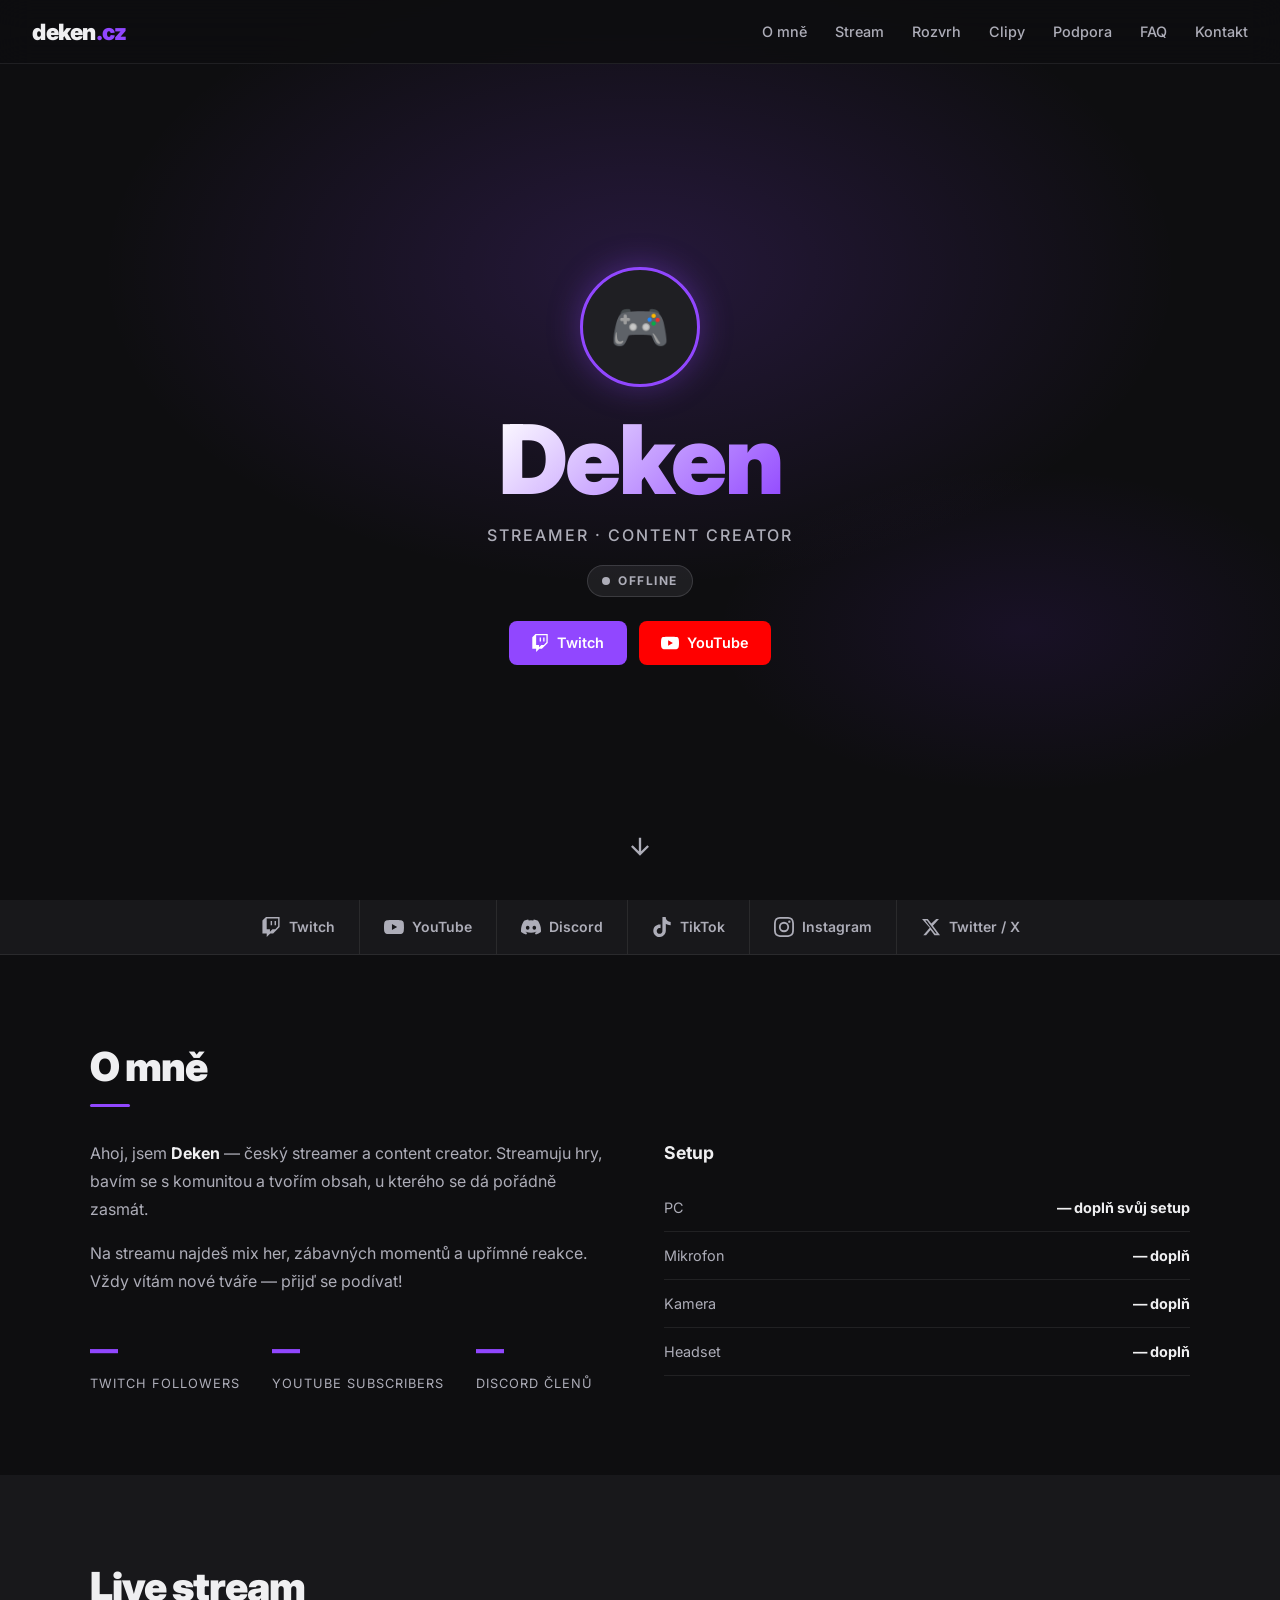
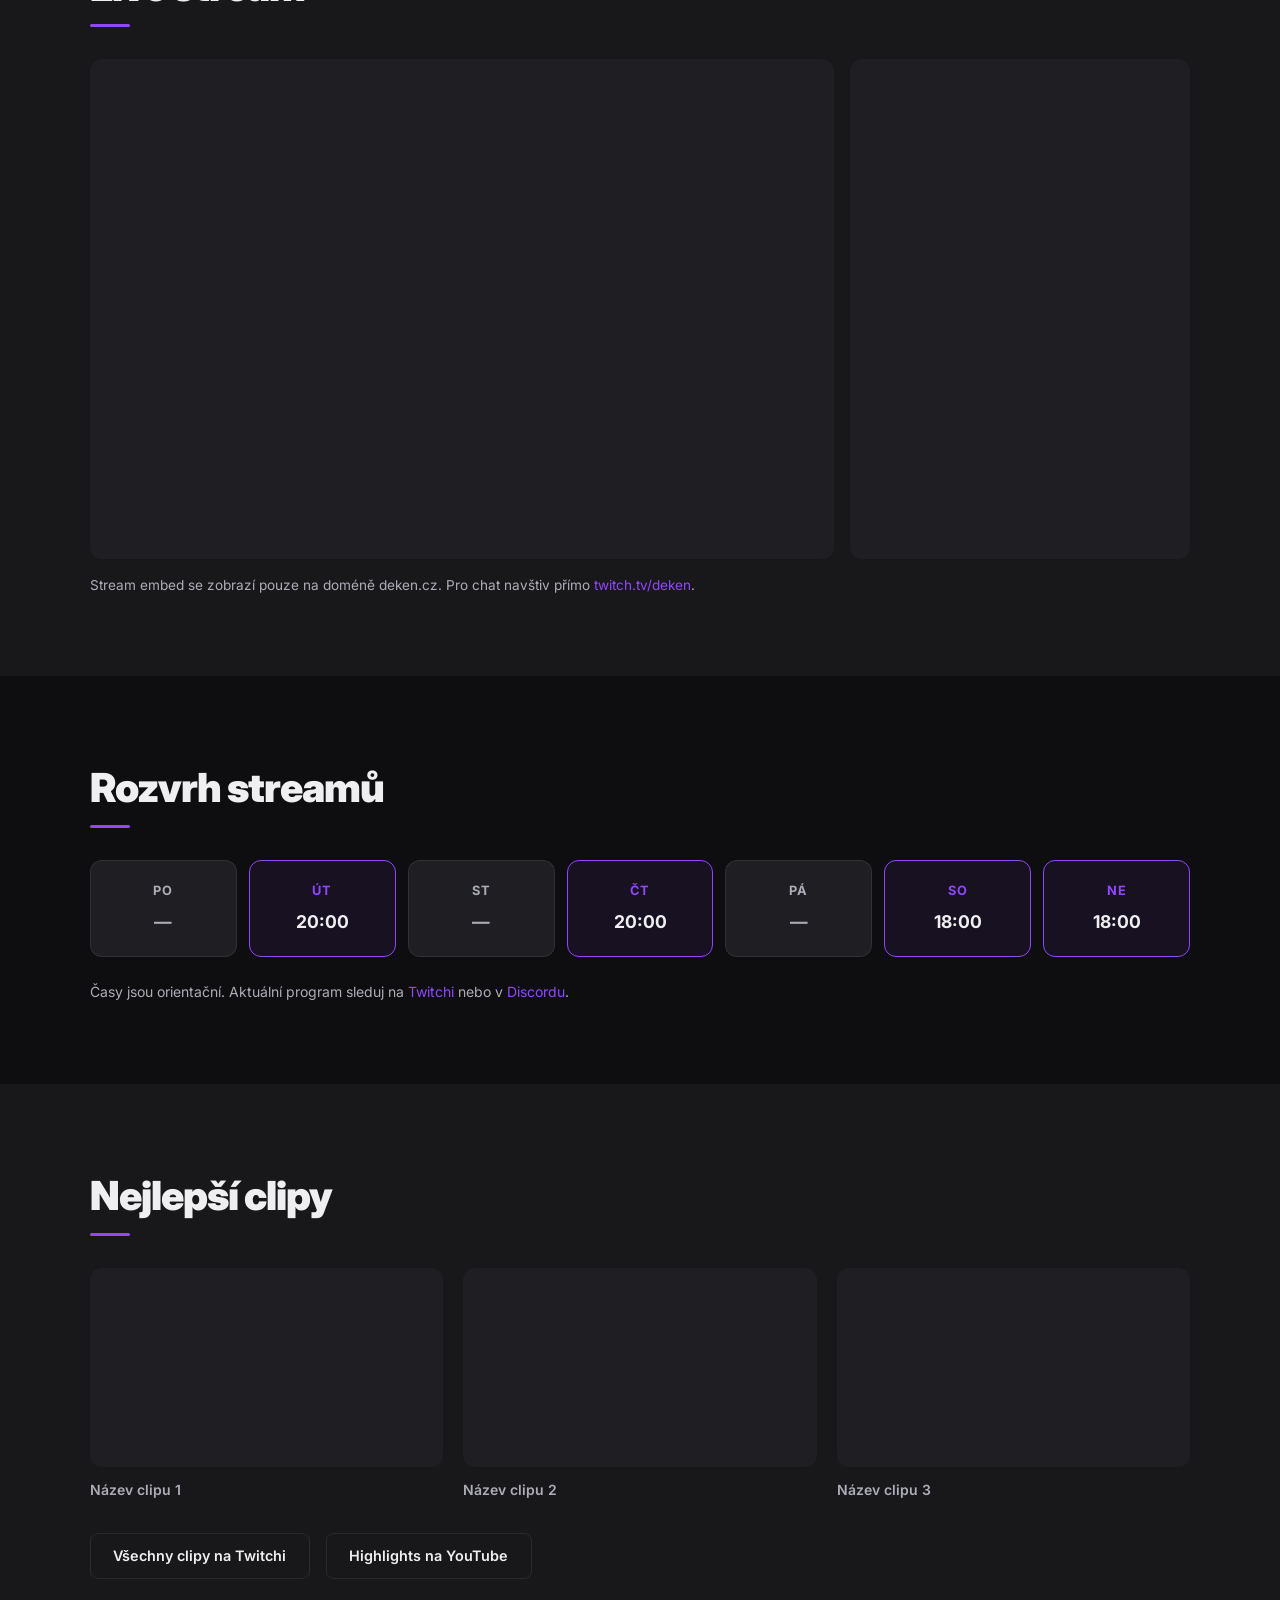
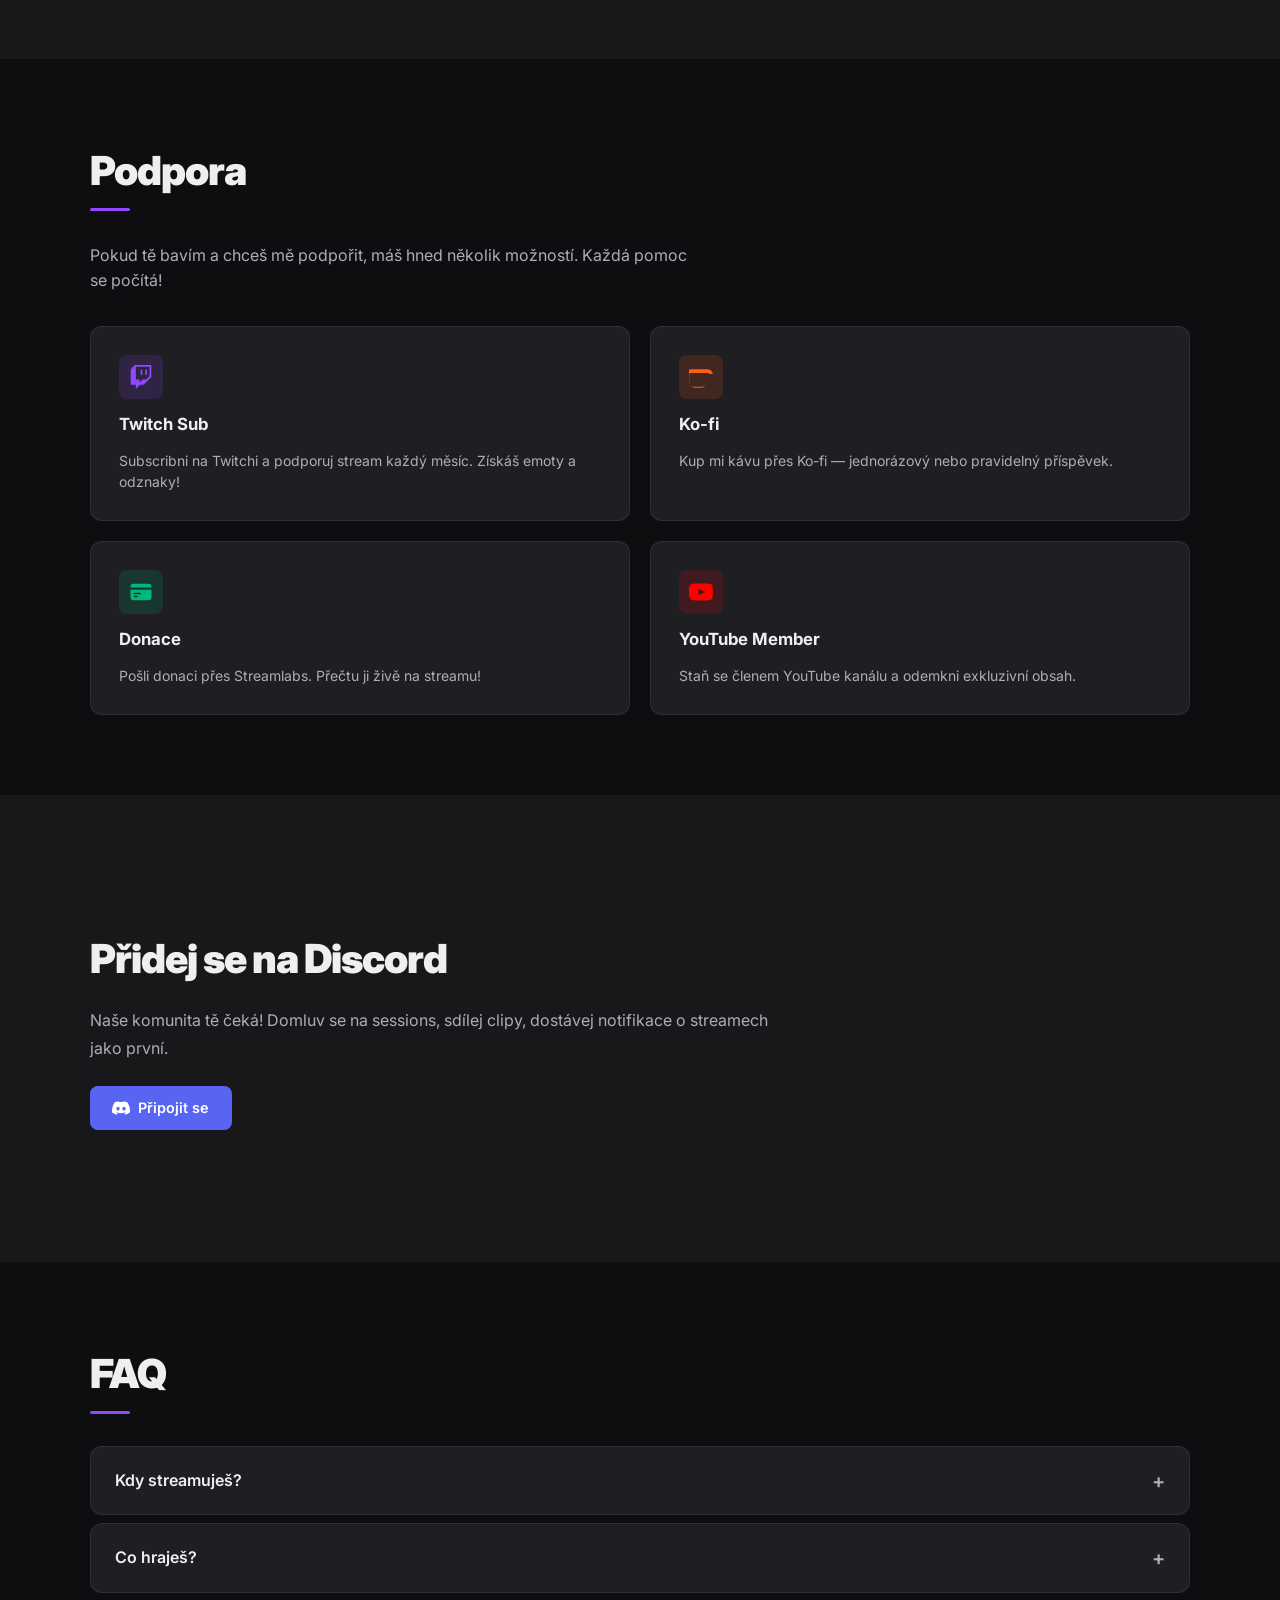
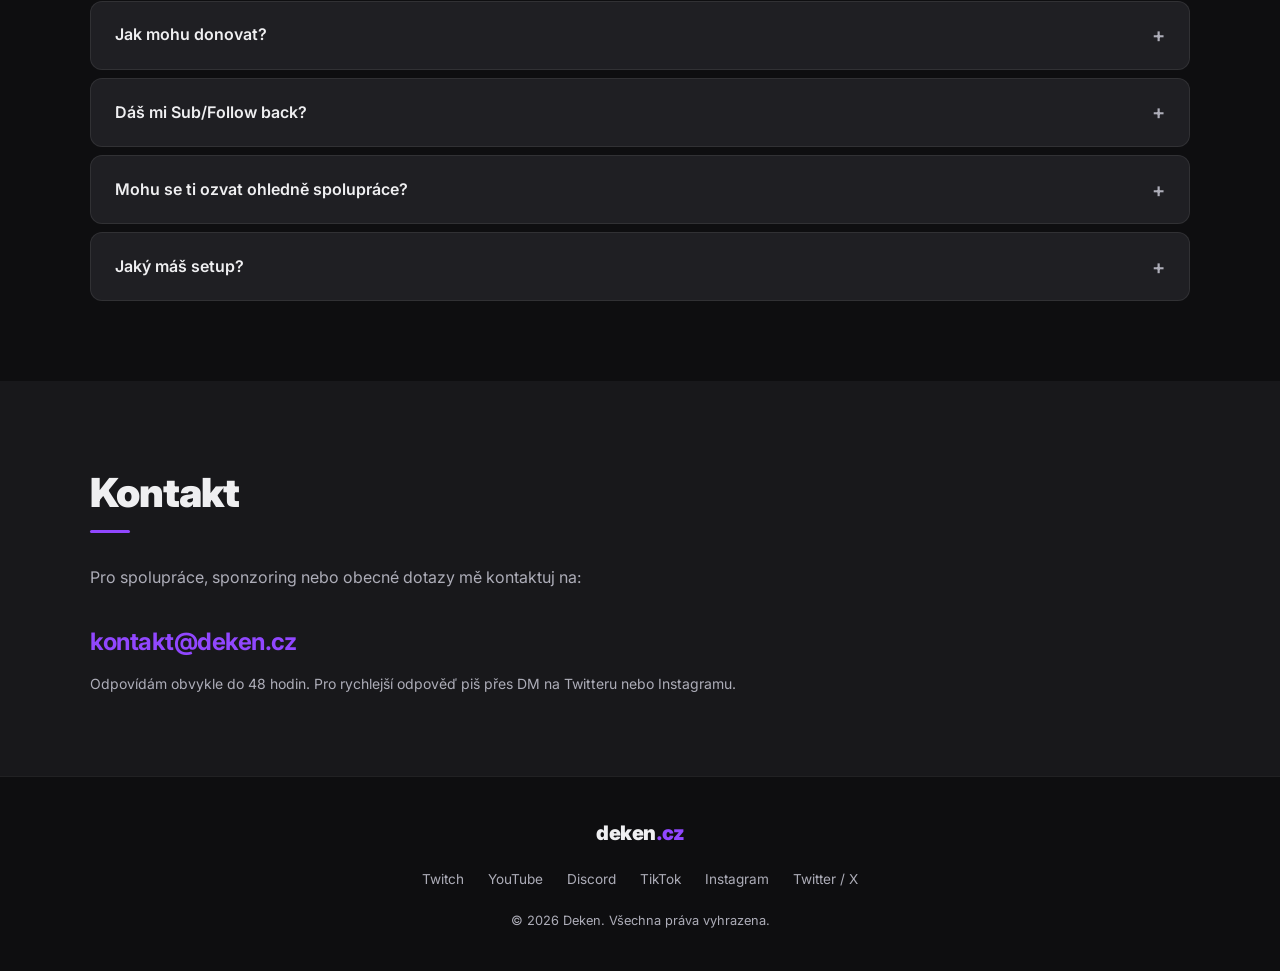
==== index.html @ f5fd117f "Initial commit – streamer website" ====
<!DOCTYPE html>
<html lang="cs">
<head>
  <meta charset="UTF-8" />
  <meta name="viewport" content="width=device-width, initial-scale=1.0" />
  <title>Deken – Streamer</title>
  <link rel="stylesheet" href="style.css" />
  <link rel="preconnect" href="https://fonts.googleapis.com" />
  <link rel="preconnect" href="https://fonts.gstatic.com" crossorigin />
  <link href="https://fonts.googleapis.com/css2?family=Inter:wght@400;500;600;700;900&display=swap" rel="stylesheet" />
</head>
<body>

  <!-- NAV -->
  <nav class="nav">
    <a href="#" class="nav-logo">deken<span>.cz</span></a>
    <div class="nav-links">
      <a href="#about">O mně</a>
      <a href="#stream">Stream</a>
      <a href="#schedule">Rozvrh</a>
      <a href="#highlights">Clipy</a>
      <a href="#support">Podpora</a>
      <a href="#faq">FAQ</a>
      <a href="#contact">Kontakt</a>
    </div>
    <button class="nav-burger" aria-label="Menu" onclick="toggleMenu()">
      <span></span><span></span><span></span>
    </button>
  </nav>
  <div class="nav-mobile" id="navMobile">
    <a href="#about" onclick="toggleMenu()">O mně</a>
    <a href="#stream" onclick="toggleMenu()">Stream</a>
    <a href="#schedule" onclick="toggleMenu()">Rozvrh</a>
    <a href="#highlights" onclick="toggleMenu()">Clipy</a>
    <a href="#support" onclick="toggleMenu()">Podpora</a>
    <a href="#faq" onclick="toggleMenu()">FAQ</a>
    <a href="#contact" onclick="toggleMenu()">Kontakt</a>
  </div>

  <!-- HERO -->
  <section class="hero">
    <div class="hero-bg"></div>
    <div class="hero-content">
      <div class="hero-avatar">
        <img src="assets/avatar.png" alt="Deken avatar" onerror="this.style.display='none';this.parentElement.classList.add('avatar-placeholder')" />
      </div>
      <h1>Deken</h1>
      <p class="hero-subtitle">Streamer · Content Creator</p>
      <div id="liveStatus" class="live-badge live-offline">
        <span class="live-dot"></span>
        <span class="live-text">OFFLINE</span>
      </div>
      <div class="hero-socials">
        <a href="https://twitch.tv/deken" target="_blank" rel="noopener" class="btn btn-twitch">
          <svg viewBox="0 0 24 24" fill="currentColor"><path d="M11.571 4.714h1.715v5.143H11.57zm4.715 0H18v5.143h-1.714zM6 0L1.714 4.286v15.428h5.143V24l4.286-4.286h3.428L22.286 12V0zm14.571 11.143l-3.428 3.428h-3.429l-3 3v-3H6.857V1.714h13.714z"/></svg>
          Twitch
        </a>
        <a href="https://youtube.com/@deken" target="_blank" rel="noopener" class="btn btn-youtube">
          <svg viewBox="0 0 24 24" fill="currentColor"><path d="M23.498 6.186a3.016 3.016 0 0 0-2.122-2.136C19.505 3.545 12 3.545 12 3.545s-7.505 0-9.377.505A3.017 3.017 0 0 0 .502 6.186C0 8.07 0 12 0 12s0 3.93.502 5.814a3.016 3.016 0 0 0 2.122 2.136c1.871.505 9.376.505 9.376.505s7.505 0 9.377-.505a3.015 3.015 0 0 0 2.122-2.136C24 15.93 24 12 24 12s0-3.93-.502-5.814zM9.545 15.568V8.432L15.818 12l-6.273 3.568z"/></svg>
          YouTube
        </a>
      </div>
    </div>
    <a href="#about" class="hero-scroll">
      <svg viewBox="0 0 24 24" fill="none" stroke="currentColor" stroke-width="2"><path d="M12 5v14M5 12l7 7 7-7"/></svg>
    </a>
  </section>

  <!-- SOCIALS BAR -->
  <section class="socials-bar">
    <a href="https://twitch.tv/deken" target="_blank" rel="noopener" class="social-item twitch">
      <svg viewBox="0 0 24 24" fill="currentColor"><path d="M11.571 4.714h1.715v5.143H11.57zm4.715 0H18v5.143h-1.714zM6 0L1.714 4.286v15.428h5.143V24l4.286-4.286h3.428L22.286 12V0zm14.571 11.143l-3.428 3.428h-3.429l-3 3v-3H6.857V1.714h13.714z"/></svg>
      <span>Twitch</span>
    </a>
    <a href="https://youtube.com/@deken" target="_blank" rel="noopener" class="social-item youtube">
      <svg viewBox="0 0 24 24" fill="currentColor"><path d="M23.498 6.186a3.016 3.016 0 0 0-2.122-2.136C19.505 3.545 12 3.545 12 3.545s-7.505 0-9.377.505A3.017 3.017 0 0 0 .502 6.186C0 8.07 0 12 0 12s0 3.93.502 5.814a3.016 3.016 0 0 0 2.122 2.136c1.871.505 9.376.505 9.376.505s7.505 0 9.377-.505a3.015 3.015 0 0 0 2.122-2.136C24 15.93 24 12 24 12s0-3.93-.502-5.814zM9.545 15.568V8.432L15.818 12l-6.273 3.568z"/></svg>
      <span>YouTube</span>
    </a>
    <a href="https://discord.gg/deken" target="_blank" rel="noopener" class="social-item discord">
      <svg viewBox="0 0 24 24" fill="currentColor"><path d="M20.317 4.37a19.791 19.791 0 0 0-4.885-1.515.074.074 0 0 0-.079.037c-.21.375-.444.864-.608 1.25a18.27 18.27 0 0 0-5.487 0 12.64 12.64 0 0 0-.617-1.25.077.077 0 0 0-.079-.037A19.736 19.736 0 0 0 3.677 4.37a.07.07 0 0 0-.032.027C.533 9.046-.32 13.58.099 18.057c.002.022.015.04.033.051a19.9 19.9 0 0 0 5.993 3.03.078.078 0 0 0 .084-.028 14.09 14.09 0 0 0 1.226-1.994.076.076 0 0 0-.041-.106 13.107 13.107 0 0 1-1.872-.892.077.077 0 0 1-.008-.128 10.2 10.2 0 0 0 .372-.292.074.074 0 0 1 .077-.01c3.928 1.793 8.18 1.793 12.062 0a.074.074 0 0 1 .078.01c.12.098.246.198.373.292a.077.077 0 0 1-.006.127 12.299 12.299 0 0 1-1.873.892.077.077 0 0 0-.041.107c.36.698.772 1.362 1.225 1.993a.076.076 0 0 0 .084.028 19.839 19.839 0 0 0 6.002-3.03.077.077 0 0 0 .032-.054c.5-5.177-.838-9.674-3.549-13.66a.061.061 0 0 0-.031-.03zM8.02 15.33c-1.183 0-2.157-1.085-2.157-2.419 0-1.333.956-2.419 2.157-2.419 1.21 0 2.176 1.096 2.157 2.42 0 1.333-.956 2.418-2.157 2.418zm7.975 0c-1.183 0-2.157-1.085-2.157-2.419 0-1.333.955-2.419 2.157-2.419 1.21 0 2.176 1.096 2.157 2.42 0 1.333-.946 2.418-2.157 2.418z"/></svg>
      <span>Discord</span>
    </a>
    <a href="https://tiktok.com/@deken" target="_blank" rel="noopener" class="social-item tiktok">
      <svg viewBox="0 0 24 24" fill="currentColor"><path d="M12.525.02c1.31-.02 2.61-.01 3.91-.02.08 1.53.63 3.09 1.75 4.17 1.12 1.11 2.7 1.62 4.24 1.79v4.03c-1.44-.05-2.89-.35-4.2-.97-.57-.26-1.1-.59-1.62-.93-.01 2.92.01 5.84-.02 8.75-.08 1.4-.54 2.79-1.35 3.94-1.31 1.92-3.58 3.17-5.91 3.21-1.43.08-2.86-.31-4.08-1.03-2.02-1.19-3.44-3.37-3.65-5.71-.02-.5-.03-1-.01-1.49.18-1.9 1.12-3.72 2.58-4.96 1.66-1.44 3.98-2.13 6.15-1.72.02 1.48-.04 2.96-.04 4.44-.99-.32-2.15-.23-3.02.37-.63.41-1.11 1.04-1.36 1.75-.21.51-.15 1.07-.14 1.61.24 1.64 1.82 3.02 3.5 2.87 1.12-.01 2.19-.66 2.77-1.61.19-.33.4-.67.41-1.06.1-1.79.06-3.57.07-5.36.01-4.03-.01-8.05.02-12.07z"/></svg>
      <span>TikTok</span>
    </a>
    <a href="https://instagram.com/deken" target="_blank" rel="noopener" class="social-item instagram">
      <svg viewBox="0 0 24 24" fill="currentColor"><path d="M12 2.163c3.204 0 3.584.012 4.85.07 3.252.148 4.771 1.691 4.919 4.919.058 1.265.069 1.645.069 4.849 0 3.205-.012 3.584-.069 4.849-.149 3.225-1.664 4.771-4.919 4.919-1.266.058-1.644.07-4.85.07-3.204 0-3.584-.012-4.849-.07-3.26-.149-4.771-1.699-4.919-4.92-.058-1.265-.07-1.644-.07-4.849 0-3.204.013-3.583.07-4.849.149-3.227 1.664-4.771 4.919-4.919 1.266-.057 1.645-.069 4.849-.069zM12 0C8.741 0 8.333.014 7.053.072 2.695.272.273 2.69.073 7.052.014 8.333 0 8.741 0 12c0 3.259.014 3.668.072 4.948.2 4.358 2.618 6.78 6.98 6.98C8.333 23.986 8.741 24 12 24c3.259 0 3.668-.014 4.948-.072 4.354-.2 6.782-2.618 6.979-6.98.059-1.28.073-1.689.073-4.948 0-3.259-.014-3.667-.072-4.947-.196-4.354-2.617-6.78-6.979-6.98C15.668.014 15.259 0 12 0zm0 5.838a6.162 6.162 0 1 0 0 12.324 6.162 6.162 0 0 0 0-12.324zM12 16a4 4 0 1 1 0-8 4 4 0 0 1 0 8zm6.406-11.845a1.44 1.44 0 1 0 0 2.881 1.44 1.44 0 0 0 0-2.881z"/></svg>
      <span>Instagram</span>
    </a>
    <a href="https://x.com/deken" target="_blank" rel="noopener" class="social-item twitter">
      <svg viewBox="0 0 24 24" fill="currentColor"><path d="M18.244 2.25h3.308l-7.227 8.26 8.502 11.24H16.17l-4.714-6.231-5.401 6.231H2.746l7.73-8.835L1.254 2.25H8.08l4.253 5.622zm-1.161 17.52h1.833L7.084 4.126H5.117z"/></svg>
      <span>Twitter / X</span>
    </a>
  </section>

  <!-- ABOUT -->
  <section class="section" id="about">
    <div class="container">
      <h2 class="section-title">O mně</h2>
      <div class="about-grid">
        <div class="about-text">
          <p>Ahoj, jsem <strong>Deken</strong> — český streamer a content creator. Streamuju hry, bavím se s komunitou a tvořím obsah, u kterého se dá pořádně zasmát.</p>
          <p>Na streamu najdeš mix her, zábavných momentů a upřímné reakce. Vždy vítám nové tváře — přijď se podívat!</p>
          <div class="about-stats">
            <div class="stat">
              <span class="stat-num" id="twitchFollowers">—</span>
              <span class="stat-label">Twitch followers</span>
            </div>
            <div class="stat">
              <span class="stat-num" id="ytSubs">—</span>
              <span class="stat-label">YouTube subscribers</span>
            </div>
            <div class="stat">
              <span class="stat-num" id="discordMembers">—</span>
              <span class="stat-label">Discord členů</span>
            </div>
          </div>
        </div>
        <div class="about-setup">
          <h3>Setup</h3>
          <ul class="setup-list">
            <li><span>PC</span><strong>— doplň svůj setup</strong></li>
            <li><span>Mikrofon</span><strong>— doplň</strong></li>
            <li><span>Kamera</span><strong>— doplň</strong></li>
            <li><span>Headset</span><strong>— doplň</strong></li>
          </ul>
        </div>
      </div>
    </div>
  </section>

  <!-- LIVE STREAM -->
  <section class="section section-dark" id="stream">
    <div class="container">
      <h2 class="section-title">Live stream</h2>
      <div class="stream-wrapper">
        <div class="twitch-embed">
          <iframe
            src="https://player.twitch.tv/?channel=deken&parent=deken.cz&parent=localhost"
            allowfullscreen
            title="Deken Twitch stream">
          </iframe>
        </div>
        <div class="stream-chat">
          <iframe
            src="https://www.twitch.tv/embed/deken/chat?parent=deken.cz&parent=localhost&darkpopout"
            title="Twitch chat">
          </iframe>
        </div>
      </div>
      <p class="stream-note">Stream embed se zobrazí pouze na doméně deken.cz. Pro chat navštiv přímo <a href="https://twitch.tv/deken" target="_blank" rel="noopener">twitch.tv/deken</a>.</p>
    </div>
  </section>

  <!-- SCHEDULE -->
  <section class="section" id="schedule">
    <div class="container">
      <h2 class="section-title">Rozvrh streamů</h2>
      <div class="schedule-grid">
        <div class="schedule-day off"><span class="day">Po</span><span class="time">—</span></div>
        <div class="schedule-day on"><span class="day">Út</span><span class="time">20:00</span></div>
        <div class="schedule-day off"><span class="day">St</span><span class="time">—</span></div>
        <div class="schedule-day on"><span class="day">Čt</span><span class="time">20:00</span></div>
        <div class="schedule-day off"><span class="day">Pá</span><span class="time">—</span></div>
        <div class="schedule-day on"><span class="day">So</span><span class="time">18:00</span></div>
        <div class="schedule-day on"><span class="day">Ne</span><span class="time">18:00</span></div>
      </div>
      <p class="schedule-note">Časy jsou orientační. Aktuální program sleduj na <a href="https://twitch.tv/deken" target="_blank" rel="noopener">Twitchi</a> nebo v <a href="https://discord.gg/deken" target="_blank" rel="noopener">Discordu</a>.</p>
    </div>
  </section>

  <!-- HIGHLIGHTS -->
  <section class="section section-dark" id="highlights">
    <div class="container">
      <h2 class="section-title">Nejlepší clipy</h2>
      <div class="clips-grid">
        <div class="clip-card">
          <div class="clip-thumb">
            <iframe src="https://clips.twitch.tv/embed?clip=CLIP_ID_1&parent=deken.cz&parent=localhost" allowfullscreen title="Clip 1"></iframe>
          </div>
          <p class="clip-title">Název clipu 1</p>
        </div>
        <div class="clip-card">
          <div class="clip-thumb">
            <iframe src="https://clips.twitch.tv/embed?clip=CLIP_ID_2&parent=deken.cz&parent=localhost" allowfullscreen title="Clip 2"></iframe>
          </div>
          <p class="clip-title">Název clipu 2</p>
        </div>
        <div class="clip-card">
          <div class="clip-thumb">
            <iframe src="https://clips.twitch.tv/embed?clip=CLIP_ID_3&parent=deken.cz&parent=localhost" allowfullscreen title="Clip 3"></iframe>
          </div>
          <p class="clip-title">Název clipu 3</p>
        </div>
      </div>
      <div class="clips-more">
        <a href="https://twitch.tv/deken/clips" target="_blank" rel="noopener" class="btn btn-outline">Všechny clipy na Twitchi</a>
        <a href="https://youtube.com/@deken" target="_blank" rel="noopener" class="btn btn-outline">Highlights na YouTube</a>
      </div>
    </div>
  </section>

  <!-- SUPPORT -->
  <section class="section" id="support">
    <div class="container">
      <h2 class="section-title">Podpora</h2>
      <p class="section-desc">Pokud tě bavím a chceš mě podpořit, máš hned několik možností. Každá pomoc se počítá!</p>
      <div class="support-grid">
        <a href="https://twitch.tv/deken/subscribe" target="_blank" rel="noopener" class="support-card support-sub">
          <div class="support-icon">
            <svg viewBox="0 0 24 24" fill="currentColor"><path d="M11.571 4.714h1.715v5.143H11.57zm4.715 0H18v5.143h-1.714zM6 0L1.714 4.286v15.428h5.143V24l4.286-4.286h3.428L22.286 12V0zm14.571 11.143l-3.428 3.428h-3.429l-3 3v-3H6.857V1.714h13.714z"/></svg>
          </div>
          <h3>Twitch Sub</h3>
          <p>Subscribni na Twitchi a podporuj stream každý měsíc. Získáš emoty a odznaky!</p>
        </a>
        <a href="https://ko-fi.com/deken" target="_blank" rel="noopener" class="support-card support-kofi">
          <div class="support-icon">
            <svg viewBox="0 0 24 24" fill="currentColor"><path d="M23.881 8.948c-.773-4.085-4.859-4.593-4.859-4.593H.723c-.604 0-.679.798-.679.798s-.082 7.324-.022 11.822c.164 4.428 3.831 4.765 3.831 4.765h9.018c.607 0 1.096-.04 1.5-.145 1.667-.405 2.073-1.51 2.073-1.51-.484 1.51-2.077 2.655-4.244 2.655H5.455c-2.545 0-3.955-1.872-3.955-1.872C.404 19.544.201 17.219.201 17.219c0-.408.006-.858.016-1.294-.037-3.327.03-7.073.03-7.073S1.17 8.018 1.817 8h15.2c.603 0 .936-.005 1.199.005 2.18.065 3.327 1.518 3.607 2.62.28 1.103.109 2.287-.203 3.228-.312.94-.966 1.64-1.739 2.034-.773.395-1.683.479-2.614.285.931.194 1.841.11 2.614-.285.773-.394 1.427-1.094 1.739-2.034.312-.941.483-2.125.203-3.228a5.44 5.44 0 0 0-.942-1.677z"/></svg>
          </div>
          <h3>Ko-fi</h3>
          <p>Kup mi kávu přes Ko-fi — jednorázový nebo pravidelný příspěvek.</p>
        </a>
        <a href="https://streamlabs.com/deken" target="_blank" rel="noopener" class="support-card support-donate">
          <div class="support-icon">
            <svg viewBox="0 0 24 24" fill="currentColor"><path d="M4.5 3.75a3 3 0 0 0-3 3v.75h21v-.75a3 3 0 0 0-3-3h-15z"/><path fill-rule="evenodd" d="M22.5 9.75h-21v7.5a3 3 0 0 0 3 3h15a3 3 0 0 0 3-3v-7.5zm-18 3.75a.75.75 0 0 1 .75-.75h6a.75.75 0 0 1 0 1.5h-6a.75.75 0 0 1-.75-.75zm.75 2.25a.75.75 0 0 0 0 1.5h3a.75.75 0 0 0 0-1.5h-3z" clip-rule="evenodd"/></svg>
          </div>
          <h3>Donace</h3>
          <p>Pošli donaci přes Streamlabs. Přečtu ji živě na streamu!</p>
        </a>
        <a href="https://youtube.com/@deken/membership" target="_blank" rel="noopener" class="support-card support-yt">
          <div class="support-icon">
            <svg viewBox="0 0 24 24" fill="currentColor"><path d="M23.498 6.186a3.016 3.016 0 0 0-2.122-2.136C19.505 3.545 12 3.545 12 3.545s-7.505 0-9.377.505A3.017 3.017 0 0 0 .502 6.186C0 8.07 0 12 0 12s0 3.93.502 5.814a3.016 3.016 0 0 0 2.122 2.136c1.871.505 9.376.505 9.376.505s7.505 0 9.377-.505a3.015 3.015 0 0 0 2.122-2.136C24 15.93 24 12 24 12s0-3.93-.502-5.814zM9.545 15.568V8.432L15.818 12l-6.273 3.568z"/></svg>
          </div>
          <h3>YouTube Member</h3>
          <p>Staň se členem YouTube kanálu a odemkni exkluzivní obsah.</p>
        </a>
      </div>
    </div>
  </section>

  <!-- DISCORD -->
  <section class="section section-dark" id="discord">
    <div class="container discord-section">
      <div class="discord-text">
        <h2>Přidej se na Discord</h2>
        <p>Naše komunita tě čeká! Domluv se na sessions, sdílej clipy, dostávej notifikace o streamech jako první.</p>
        <a href="https://discord.gg/deken" target="_blank" rel="noopener" class="btn btn-discord">
          <svg viewBox="0 0 24 24" fill="currentColor"><path d="M20.317 4.37a19.791 19.791 0 0 0-4.885-1.515.074.074 0 0 0-.079.037c-.21.375-.444.864-.608 1.25a18.27 18.27 0 0 0-5.487 0 12.64 12.64 0 0 0-.617-1.25.077.077 0 0 0-.079-.037A19.736 19.736 0 0 0 3.677 4.37a.07.07 0 0 0-.032.027C.533 9.046-.32 13.58.099 18.057c.002.022.015.04.033.051a19.9 19.9 0 0 0 5.993 3.03.078.078 0 0 0 .084-.028 14.09 14.09 0 0 0 1.226-1.994.076.076 0 0 0-.041-.106 13.107 13.107 0 0 1-1.872-.892.077.077 0 0 1-.008-.128 10.2 10.2 0 0 0 .372-.292.074.074 0 0 1 .077-.01c3.928 1.793 8.18 1.793 12.062 0a.074.074 0 0 1 .078.01c.12.098.246.198.373.292a.077.077 0 0 1-.006.127 12.299 12.299 0 0 1-1.873.892.077.077 0 0 0-.041.107c.36.698.772 1.362 1.225 1.993a.076.076 0 0 0 .084.028 19.839 19.839 0 0 0 6.002-3.03.077.077 0 0 0 .032-.054c.5-5.177-.838-9.674-3.549-13.66a.061.061 0 0 0-.031-.03zM8.02 15.33c-1.183 0-2.157-1.085-2.157-2.419 0-1.333.956-2.419 2.157-2.419 1.21 0 2.176 1.096 2.157 2.42 0 1.333-.956 2.418-2.157 2.418zm7.975 0c-1.183 0-2.157-1.085-2.157-2.419 0-1.333.955-2.419 2.157-2.419 1.21 0 2.176 1.096 2.157 2.42 0 1.333-.946 2.418-2.157 2.418z"/></svg>
          Připojit se
        </a>
      </div>
      <div class="discord-widget">
        <iframe src="https://discord.com/widget?id=DISCORD_SERVER_ID&theme=dark" allowtransparency="true" frameborder="0" sandbox="allow-popups allow-popups-to-escape-sandbox allow-same-origin allow-scripts" title="Discord widget"></iframe>
      </div>
    </div>
  </section>

  <!-- FAQ -->
  <section class="section" id="faq">
    <div class="container">
      <h2 class="section-title">FAQ</h2>
      <div class="faq-list">
        <details class="faq-item">
          <summary>Kdy streamuješ?</summary>
          <p>Obvykle Út a Čt od 20:00, So a Ne od 18:00. Přesný rozvrh je výše nebo na mém Twitchi. Pro notifikace se přidej na Discord.</p>
        </details>
        <details class="faq-item">
          <summary>Co hraješ?</summary>
          <p>Doplň odpověď — jaké hry hraješ nejčastěji?</p>
        </details>
        <details class="faq-item">
          <summary>Jak mohu donovat?</summary>
          <p>Přes Twitch Sub, Streamlabs donaci, Ko-fi nebo YouTube Membership. Všechny možnosti jsou v sekci Podpora výše.</p>
        </details>
        <details class="faq-item">
          <summary>Dáš mi Sub/Follow back?</summary>
          <p>Follow back dávám každému — sleduj mě a já tě sleduju zpět! Sub back bohužel nemůžu slíbit, ale vždy si vážím každé podpory.</p>
        </details>
        <details class="faq-item">
          <summary>Mohu se ti ozvat ohledně spolupráce?</summary>
          <p>Jasně! Napiš mi na email níže nebo přes DM na Twitteru/Instagramu.</p>
        </details>
        <details class="faq-item">
          <summary>Jaký máš setup?</summary>
          <p>Celý setup najdeš v sekci O mně výše.</p>
        </details>
      </div>
    </div>
  </section>

  <!-- CONTACT -->
  <section class="section section-dark" id="contact">
    <div class="container">
      <h2 class="section-title">Kontakt</h2>
      <p class="section-desc">Pro spolupráce, sponzoring nebo obecné dotazy mě kontaktuj na:</p>
      <div class="contact-box">
        <a href="mailto:kontakt@deken.cz" class="contact-email">kontakt@deken.cz</a>
        <p class="contact-note">Odpovídám obvykle do 48 hodin. Pro rychlejší odpověď piš přes DM na Twitteru nebo Instagramu.</p>
      </div>
    </div>
  </section>

  <!-- FOOTER -->
  <footer class="footer">
    <div class="container footer-inner">
      <span class="footer-logo">deken<span>.cz</span></span>
      <div class="footer-links">
        <a href="https://twitch.tv/deken" target="_blank" rel="noopener">Twitch</a>
        <a href="https://youtube.com/@deken" target="_blank" rel="noopener">YouTube</a>
        <a href="https://discord.gg/deken" target="_blank" rel="noopener">Discord</a>
        <a href="https://tiktok.com/@deken" target="_blank" rel="noopener">TikTok</a>
        <a href="https://instagram.com/deken" target="_blank" rel="noopener">Instagram</a>
        <a href="https://x.com/deken" target="_blank" rel="noopener">Twitter / X</a>
      </div>
      <p class="footer-copy">© 2026 Deken. Všechna práva vyhrazena.</p>
    </div>
  </footer>

  <script src="main.js"></script>
</body>
</html>
---- style.css ----
:root {
  --bg: #0e0e10;
  --bg2: #18181b;
  --bg3: #1f1f23;
  --accent: #9147ff;
  --accent2: #772ce8;
  --accent-glow: rgba(145, 71, 255, 0.35);
  --text: #efeff1;
  --text-muted: #adadb8;
  --border: rgba(255, 255, 255, 0.08);
  --twitch: #9147ff;
  --youtube: #ff0000;
  --discord: #5865f2;
  --tiktok: #fe2c55;
  --instagram: #e1306c;
  --twitter: #1d9bf0;
  --radius: 12px;
  --radius-sm: 8px;
  --nav-h: 64px;
}

*, *::before, *::after { box-sizing: border-box; margin: 0; padding: 0; }

html { scroll-behavior: smooth; }

body {
  background: var(--bg);
  color: var(--text);
  font-family: 'Inter', system-ui, sans-serif;
  font-size: 16px;
  line-height: 1.6;
  overflow-x: hidden;
}

a { color: inherit; text-decoration: none; }
img { max-width: 100%; display: block; }

/* ── NAV ── */
.nav {
  position: fixed;
  top: 0; left: 0; right: 0;
  height: var(--nav-h);
  background: rgba(14, 14, 16, 0.85);
  backdrop-filter: blur(16px);
  -webkit-backdrop-filter: blur(16px);
  border-bottom: 1px solid var(--border);
  display: flex;
  align-items: center;
  justify-content: space-between;
  padding: 0 2rem;
  z-index: 100;
}

.nav-logo {
  font-size: 1.4rem;
  font-weight: 900;
  letter-spacing: -0.5px;
}
.nav-logo span { color: var(--accent); }

.nav-links {
  display: flex;
  gap: 1.75rem;
}
.nav-links a {
  font-size: 0.9rem;
  font-weight: 500;
  color: var(--text-muted);
  transition: color 0.2s;
}
.nav-links a:hover { color: var(--text); }

.nav-burger {
  display: none;
  flex-direction: column;
  gap: 5px;
  background: none;
  border: none;
  cursor: pointer;
  padding: 4px;
}
.nav-burger span {
  display: block;
  width: 22px;
  height: 2px;
  background: var(--text);
  border-radius: 2px;
  transition: 0.2s;
}

.nav-mobile {
  display: none;
  position: fixed;
  top: var(--nav-h);
  left: 0; right: 0;
  background: var(--bg2);
  border-bottom: 1px solid var(--border);
  padding: 1rem 2rem;
  flex-direction: column;
  gap: 1rem;
  z-index: 99;
}
.nav-mobile a {
  font-weight: 500;
  color: var(--text-muted);
  padding: 0.5rem 0;
  border-bottom: 1px solid var(--border);
}
.nav-mobile.open { display: flex; }

/* ── HERO ── */
.hero {
  min-height: 100vh;
  display: flex;
  flex-direction: column;
  align-items: center;
  justify-content: center;
  position: relative;
  padding: calc(var(--nav-h) + 2rem) 2rem 4rem;
  text-align: center;
  overflow: hidden;
}

.hero-bg {
  position: absolute;
  inset: 0;
  background:
    radial-gradient(ellipse 60% 50% at 50% 30%, rgba(145, 71, 255, 0.18) 0%, transparent 70%),
    radial-gradient(ellipse 40% 30% at 80% 70%, rgba(119, 44, 232, 0.1) 0%, transparent 60%);
  pointer-events: none;
}

.hero-content {
  position: relative;
  z-index: 1;
  display: flex;
  flex-direction: column;
  align-items: center;
  gap: 1rem;
}

.hero-avatar {
  width: 120px;
  height: 120px;
  border-radius: 50%;
  overflow: hidden;
  border: 3px solid var(--accent);
  box-shadow: 0 0 32px var(--accent-glow);
  background: var(--bg3);
  margin-bottom: 0.5rem;
}
.hero-avatar img {
  width: 100%;
  height: 100%;
  object-fit: cover;
}
.avatar-placeholder::after {
  content: '🎮';
  font-size: 3rem;
  display: flex;
  align-items: center;
  justify-content: center;
  height: 100%;
}

.hero h1 {
  font-size: clamp(3rem, 8vw, 6rem);
  font-weight: 900;
  letter-spacing: -2px;
  line-height: 1;
  background: linear-gradient(135deg, #fff 0%, var(--accent) 100%);
  -webkit-background-clip: text;
  -webkit-text-fill-color: transparent;
  background-clip: text;
}

.hero-subtitle {
  font-size: 1rem;
  color: var(--text-muted);
  letter-spacing: 2px;
  text-transform: uppercase;
  font-weight: 500;
}

.live-badge {
  display: inline-flex;
  align-items: center;
  gap: 0.5rem;
  padding: 0.35rem 0.9rem;
  border-radius: 999px;
  font-size: 0.75rem;
  font-weight: 700;
  letter-spacing: 1.5px;
  text-transform: uppercase;
}
.live-online {
  background: rgba(0, 200, 100, 0.15);
  border: 1px solid rgba(0, 200, 100, 0.4);
  color: #00e676;
}
.live-offline {
  background: rgba(173, 173, 184, 0.1);
  border: 1px solid rgba(173, 173, 184, 0.2);
  color: var(--text-muted);
}
.live-dot {
  width: 8px;
  height: 8px;
  border-radius: 50%;
  background: currentColor;
}
.live-online .live-dot {
  animation: pulse 1.5s infinite;
}
@keyframes pulse {
  0%, 100% { opacity: 1; transform: scale(1); }
  50% { opacity: 0.5; transform: scale(0.7); }
}

.hero-socials {
  display: flex;
  gap: 0.75rem;
  flex-wrap: wrap;
  justify-content: center;
  margin-top: 0.5rem;
}

.hero-scroll {
  position: absolute;
  bottom: 2rem;
  left: 50%;
  transform: translateX(-50%);
  color: var(--text-muted);
  animation: bounce 2s infinite;
}
.hero-scroll svg { width: 28px; height: 28px; }
@keyframes bounce {
  0%, 100% { transform: translateX(-50%) translateY(0); }
  50% { transform: translateX(-50%) translateY(6px); }
}

/* ── BUTTONS ── */
.btn {
  display: inline-flex;
  align-items: center;
  gap: 0.5rem;
  padding: 0.65rem 1.4rem;
  border-radius: var(--radius-sm);
  font-size: 0.9rem;
  font-weight: 600;
  transition: all 0.2s;
  cursor: pointer;
  border: none;
}
.btn svg { width: 18px; height: 18px; flex-shrink: 0; }

.btn-twitch { background: var(--twitch); color: #fff; }
.btn-twitch:hover { background: #7c3aed; transform: translateY(-1px); }

.btn-youtube { background: var(--youtube); color: #fff; }
.btn-youtube:hover { background: #cc0000; transform: translateY(-1px); }

.btn-discord { background: var(--discord); color: #fff; }
.btn-discord:hover { background: #4752c4; transform: translateY(-1px); }

.btn-outline {
  background: transparent;
  border: 1px solid var(--border);
  color: var(--text);
}
.btn-outline:hover { border-color: var(--accent); color: var(--accent); transform: translateY(-1px); }

/* ── SOCIALS BAR ── */
.socials-bar {
  background: var(--bg2);
  border-bottom: 1px solid var(--border);
  display: flex;
  justify-content: center;
  flex-wrap: wrap;
  gap: 0;
}

.social-item {
  display: flex;
  align-items: center;
  gap: 0.5rem;
  padding: 1rem 1.5rem;
  font-size: 0.875rem;
  font-weight: 600;
  color: var(--text-muted);
  border-right: 1px solid var(--border);
  transition: all 0.2s;
}
.social-item:last-child { border-right: none; }
.social-item svg { width: 20px; height: 20px; flex-shrink: 0; }
.social-item:hover { color: var(--text); background: var(--bg3); }

.social-item.twitch:hover { color: var(--twitch); }
.social-item.youtube:hover { color: var(--youtube); }
.social-item.discord:hover { color: var(--discord); }
.social-item.tiktok:hover { color: var(--tiktok); }
.social-item.instagram:hover { color: var(--instagram); }
.social-item.twitter:hover { color: var(--twitter); }

/* ── SECTIONS ── */
.section { padding: 5rem 2rem; }
.section-dark { background: var(--bg2); }

.container {
  max-width: 1100px;
  margin: 0 auto;
}

.section-title {
  font-size: clamp(1.75rem, 4vw, 2.5rem);
  font-weight: 900;
  letter-spacing: -1px;
  margin-bottom: 2.5rem;
  position: relative;
  display: inline-block;
}
.section-title::after {
  content: '';
  position: absolute;
  bottom: -8px;
  left: 0;
  width: 40px;
  height: 3px;
  background: var(--accent);
  border-radius: 2px;
}

.section-desc {
  color: var(--text-muted);
  max-width: 600px;
  margin-bottom: 2rem;
}

/* ── ABOUT ── */
.about-grid {
  display: grid;
  grid-template-columns: 1fr 1fr;
  gap: 3rem;
  align-items: start;
}
.about-text p {
  color: var(--text-muted);
  margin-bottom: 1rem;
  line-height: 1.75;
}
.about-text strong { color: var(--text); }

.about-stats {
  display: flex;
  gap: 2rem;
  margin-top: 2rem;
  flex-wrap: wrap;
}
.stat { display: flex; flex-direction: column; gap: 2px; }
.stat-num {
  font-size: 1.75rem;
  font-weight: 900;
  color: var(--accent);
  letter-spacing: -1px;
}
.stat-label { font-size: 0.8rem; color: var(--text-muted); text-transform: uppercase; letter-spacing: 1px; }

.about-setup h3 {
  font-size: 1.1rem;
  font-weight: 700;
  margin-bottom: 1rem;
}
.setup-list { list-style: none; }
.setup-list li {
  display: flex;
  justify-content: space-between;
  padding: 0.75rem 0;
  border-bottom: 1px solid var(--border);
  font-size: 0.9rem;
}
.setup-list li span { color: var(--text-muted); }
.setup-list li strong { color: var(--text); }

/* ── STREAM ── */
.stream-wrapper {
  display: grid;
  grid-template-columns: 1fr 340px;
  gap: 1rem;
  height: 500px;
}
.twitch-embed iframe,
.stream-chat iframe {
  width: 100%;
  height: 100%;
  border: none;
  border-radius: var(--radius);
  background: var(--bg3);
}
.stream-note {
  margin-top: 1rem;
  font-size: 0.85rem;
  color: var(--text-muted);
}
.stream-note a { color: var(--accent); }

/* ── SCHEDULE ── */
.schedule-grid {
  display: flex;
  gap: 0.75rem;
  flex-wrap: wrap;
}
.schedule-day {
  flex: 1;
  min-width: 90px;
  display: flex;
  flex-direction: column;
  align-items: center;
  gap: 0.4rem;
  padding: 1.25rem 0.75rem;
  border-radius: var(--radius);
  border: 1px solid var(--border);
  background: var(--bg3);
}
.schedule-day.on {
  border-color: var(--accent);
  background: rgba(145, 71, 255, 0.08);
}
.schedule-day .day {
  font-size: 0.8rem;
  font-weight: 700;
  text-transform: uppercase;
  letter-spacing: 1px;
  color: var(--text-muted);
}
.schedule-day.on .day { color: var(--accent); }
.schedule-day .time {
  font-size: 1.1rem;
  font-weight: 700;
  color: var(--text-muted);
}
.schedule-day.on .time { color: var(--text); }
.schedule-note {
  margin-top: 1.5rem;
  font-size: 0.875rem;
  color: var(--text-muted);
}
.schedule-note a { color: var(--accent); }

/* ── CLIPS ── */
.clips-grid {
  display: grid;
  grid-template-columns: repeat(3, 1fr);
  gap: 1.25rem;
}
.clip-card { display: flex; flex-direction: column; gap: 0.75rem; }
.clip-thumb {
  position: relative;
  padding-top: 56.25%;
  border-radius: var(--radius);
  overflow: hidden;
  background: var(--bg3);
}
.clip-thumb iframe {
  position: absolute;
  inset: 0;
  width: 100%;
  height: 100%;
  border: none;
}
.clip-title {
  font-size: 0.875rem;
  font-weight: 600;
  color: var(--text-muted);
}
.clips-more {
  margin-top: 2rem;
  display: flex;
  gap: 1rem;
  flex-wrap: wrap;
}

/* ── SUPPORT ── */
.support-grid {
  display: grid;
  grid-template-columns: repeat(2, 1fr);
  gap: 1.25rem;
}
.support-card {
  display: flex;
  flex-direction: column;
  gap: 0.75rem;
  padding: 1.75rem;
  border-radius: var(--radius);
  border: 1px solid var(--border);
  background: var(--bg3);
  transition: all 0.25s;
  cursor: pointer;
}
.support-card:hover {
  transform: translateY(-3px);
  border-color: var(--accent);
  box-shadow: 0 8px 32px rgba(0,0,0,0.3);
}
.support-icon {
  width: 44px;
  height: 44px;
  border-radius: var(--radius-sm);
  display: flex;
  align-items: center;
  justify-content: center;
}
.support-icon svg { width: 24px; height: 24px; }

.support-sub .support-icon { background: rgba(145,71,255,0.15); color: var(--twitch); }
.support-kofi .support-icon { background: rgba(255,94,20,0.15); color: #ff5e14; }
.support-donate .support-icon { background: rgba(0,185,120,0.15); color: #00b978; }
.support-yt .support-icon { background: rgba(255,0,0,0.15); color: var(--youtube); }

.support-card h3 { font-size: 1.05rem; font-weight: 700; }
.support-card p { font-size: 0.875rem; color: var(--text-muted); line-height: 1.5; }

/* ── DISCORD ── */
.discord-section {
  display: grid;
  grid-template-columns: 1fr 350px;
  gap: 3rem;
  align-items: center;
}
.discord-text h2 {
  font-size: clamp(1.75rem, 4vw, 2.5rem);
  font-weight: 900;
  letter-spacing: -1px;
  margin-bottom: 1rem;
}
.discord-text p {
  color: var(--text-muted);
  margin-bottom: 1.5rem;
  line-height: 1.7;
}
.discord-widget iframe {
  width: 100%;
  height: 300px;
  border-radius: var(--radius);
  border: none;
}

/* ── FAQ ── */
.faq-list { display: flex; flex-direction: column; gap: 0.5rem; }
.faq-item {
  border: 1px solid var(--border);
  border-radius: var(--radius);
  overflow: hidden;
  background: var(--bg3);
  transition: border-color 0.2s;
}
.faq-item[open] { border-color: var(--accent); }
.faq-item summary {
  padding: 1.1rem 1.5rem;
  font-weight: 600;
  cursor: pointer;
  list-style: none;
  display: flex;
  justify-content: space-between;
  align-items: center;
  user-select: none;
}
.faq-item summary::-webkit-details-marker { display: none; }
.faq-item summary::after {
  content: '+';
  font-size: 1.25rem;
  color: var(--text-muted);
  transition: transform 0.2s;
}
.faq-item[open] summary::after {
  transform: rotate(45deg);
  color: var(--accent);
}
.faq-item p {
  padding: 0 1.5rem 1.25rem;
  color: var(--text-muted);
  line-height: 1.7;
  font-size: 0.9rem;
}

/* ── CONTACT ── */
.contact-box {
  display: flex;
  flex-direction: column;
  align-items: flex-start;
  gap: 0.75rem;
}
.contact-email {
  font-size: 1.5rem;
  font-weight: 700;
  color: var(--accent);
  letter-spacing: -0.5px;
  transition: opacity 0.2s;
}
.contact-email:hover { opacity: 0.8; }
.contact-note {
  font-size: 0.875rem;
  color: var(--text-muted);
}

/* ── FOOTER ── */
.footer {
  background: var(--bg);
  border-top: 1px solid var(--border);
  padding: 2.5rem 2rem;
}
.footer-inner {
  display: flex;
  flex-direction: column;
  align-items: center;
  gap: 1.25rem;
  text-align: center;
}
.footer-logo {
  font-size: 1.25rem;
  font-weight: 900;
  letter-spacing: -0.5px;
}
.footer-logo span { color: var(--accent); }
.footer-links {
  display: flex;
  gap: 1.5rem;
  flex-wrap: wrap;
  justify-content: center;
}
.footer-links a {
  font-size: 0.85rem;
  color: var(--text-muted);
  transition: color 0.2s;
}
.footer-links a:hover { color: var(--text); }
.footer-copy {
  font-size: 0.8rem;
  color: var(--text-muted);
}

/* ── RESPONSIVE ── */
@media (max-width: 900px) {
  .nav-links { display: none; }
  .nav-burger { display: flex; }
  .about-grid { grid-template-columns: 1fr; gap: 2rem; }
  .stream-wrapper { grid-template-columns: 1fr; height: auto; }
  .twitch-embed { height: 300px; }
  .stream-chat { display: none; }
  .clips-grid { grid-template-columns: 1fr; }
  .support-grid { grid-template-columns: 1fr; }
  .discord-section { grid-template-columns: 1fr; }
  .discord-widget { display: none; }
}

@media (max-width: 600px) {
  .section { padding: 3.5rem 1.25rem; }
  .social-item span { display: none; }
  .social-item { padding: 1rem 1rem; }
  .schedule-grid { gap: 0.5rem; }
  .schedule-day { min-width: 42px; padding: 1rem 0.4rem; }
  .schedule-day .time { font-size: 0.8rem; }
  .hero-socials { flex-direction: column; align-items: center; }
}
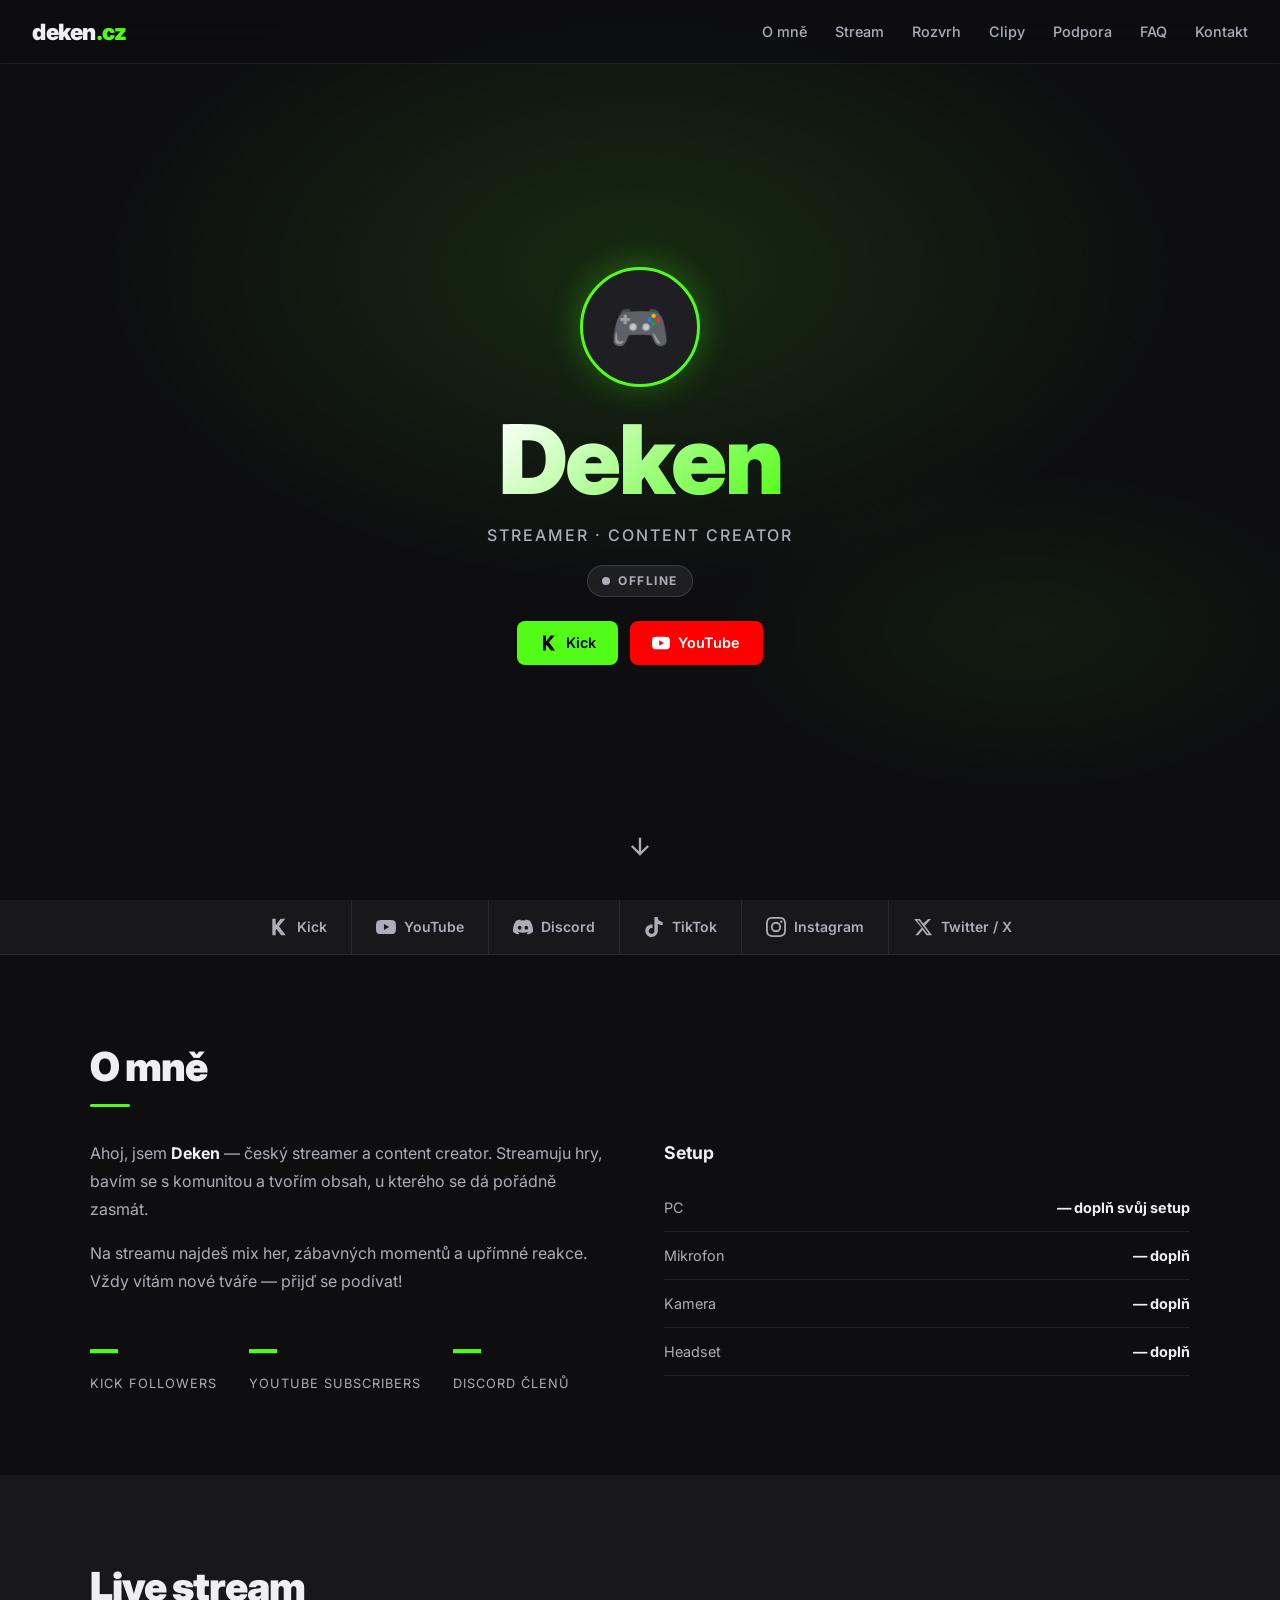
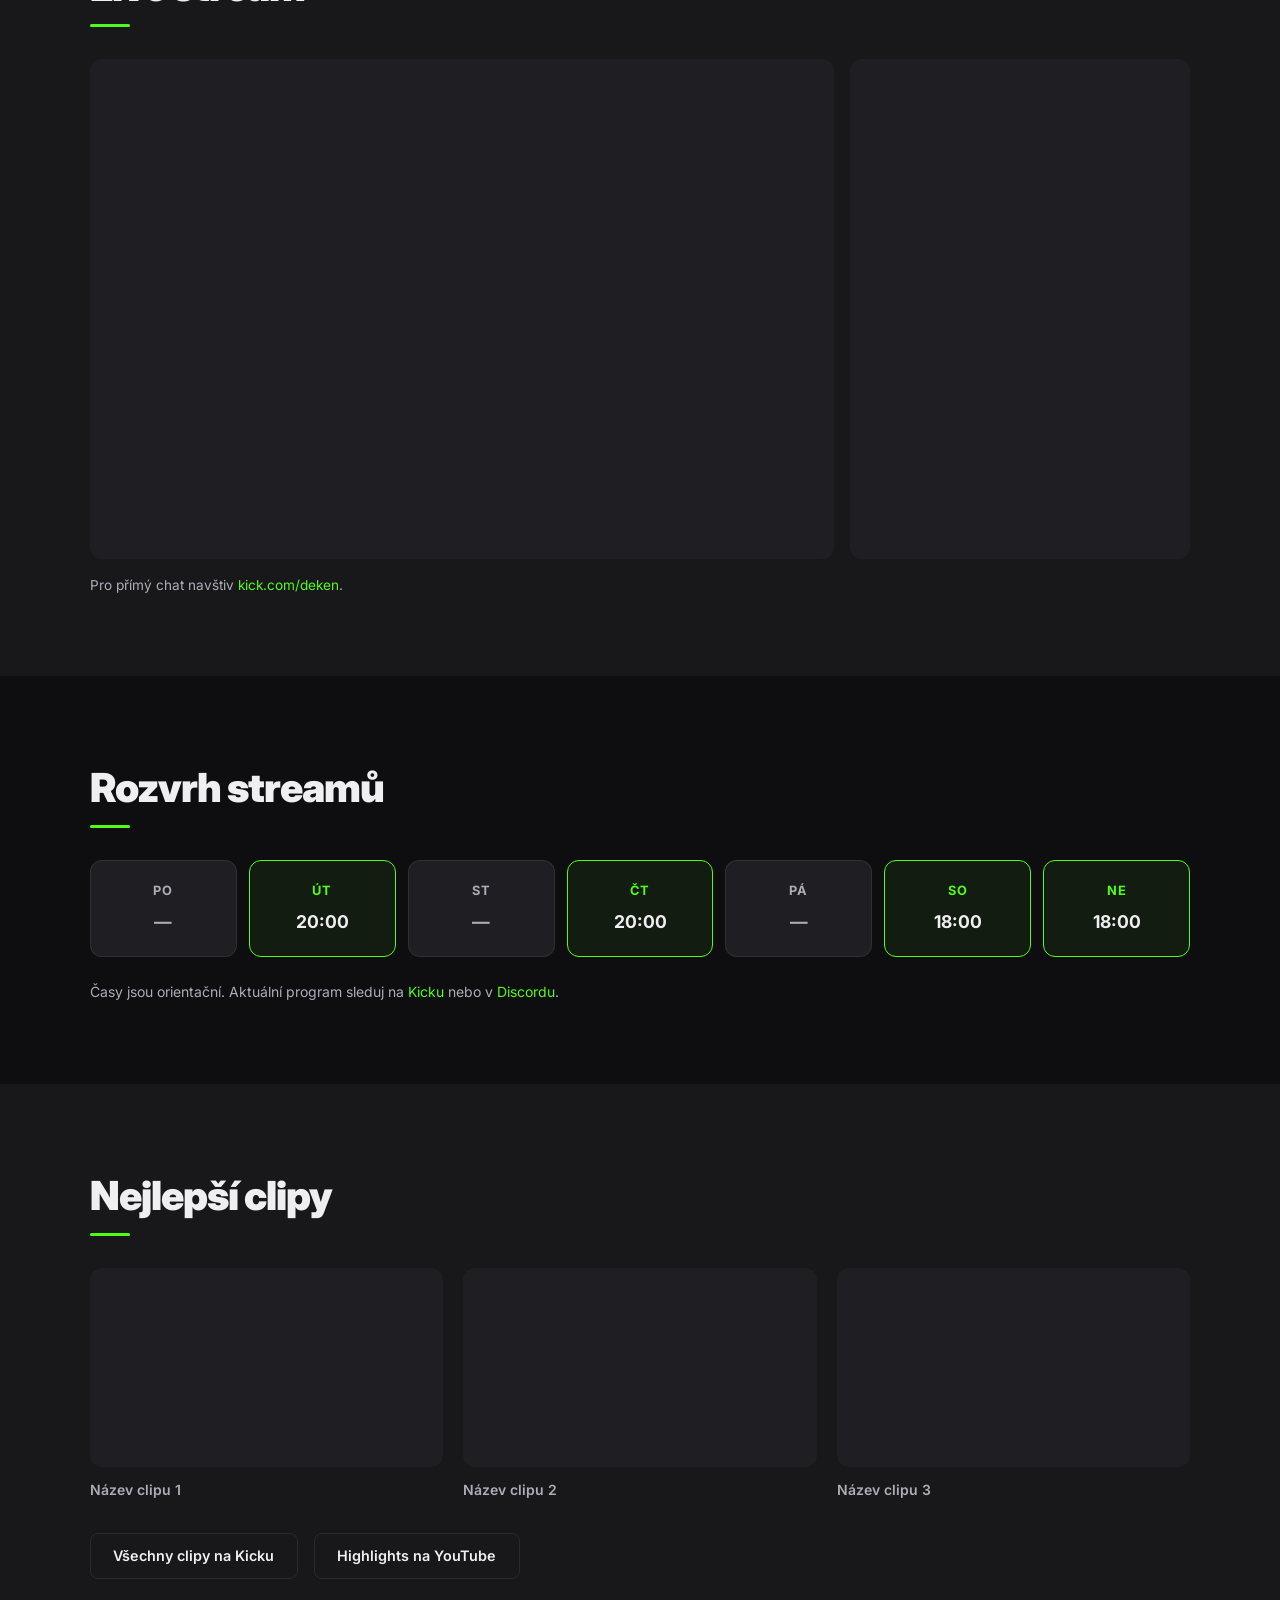
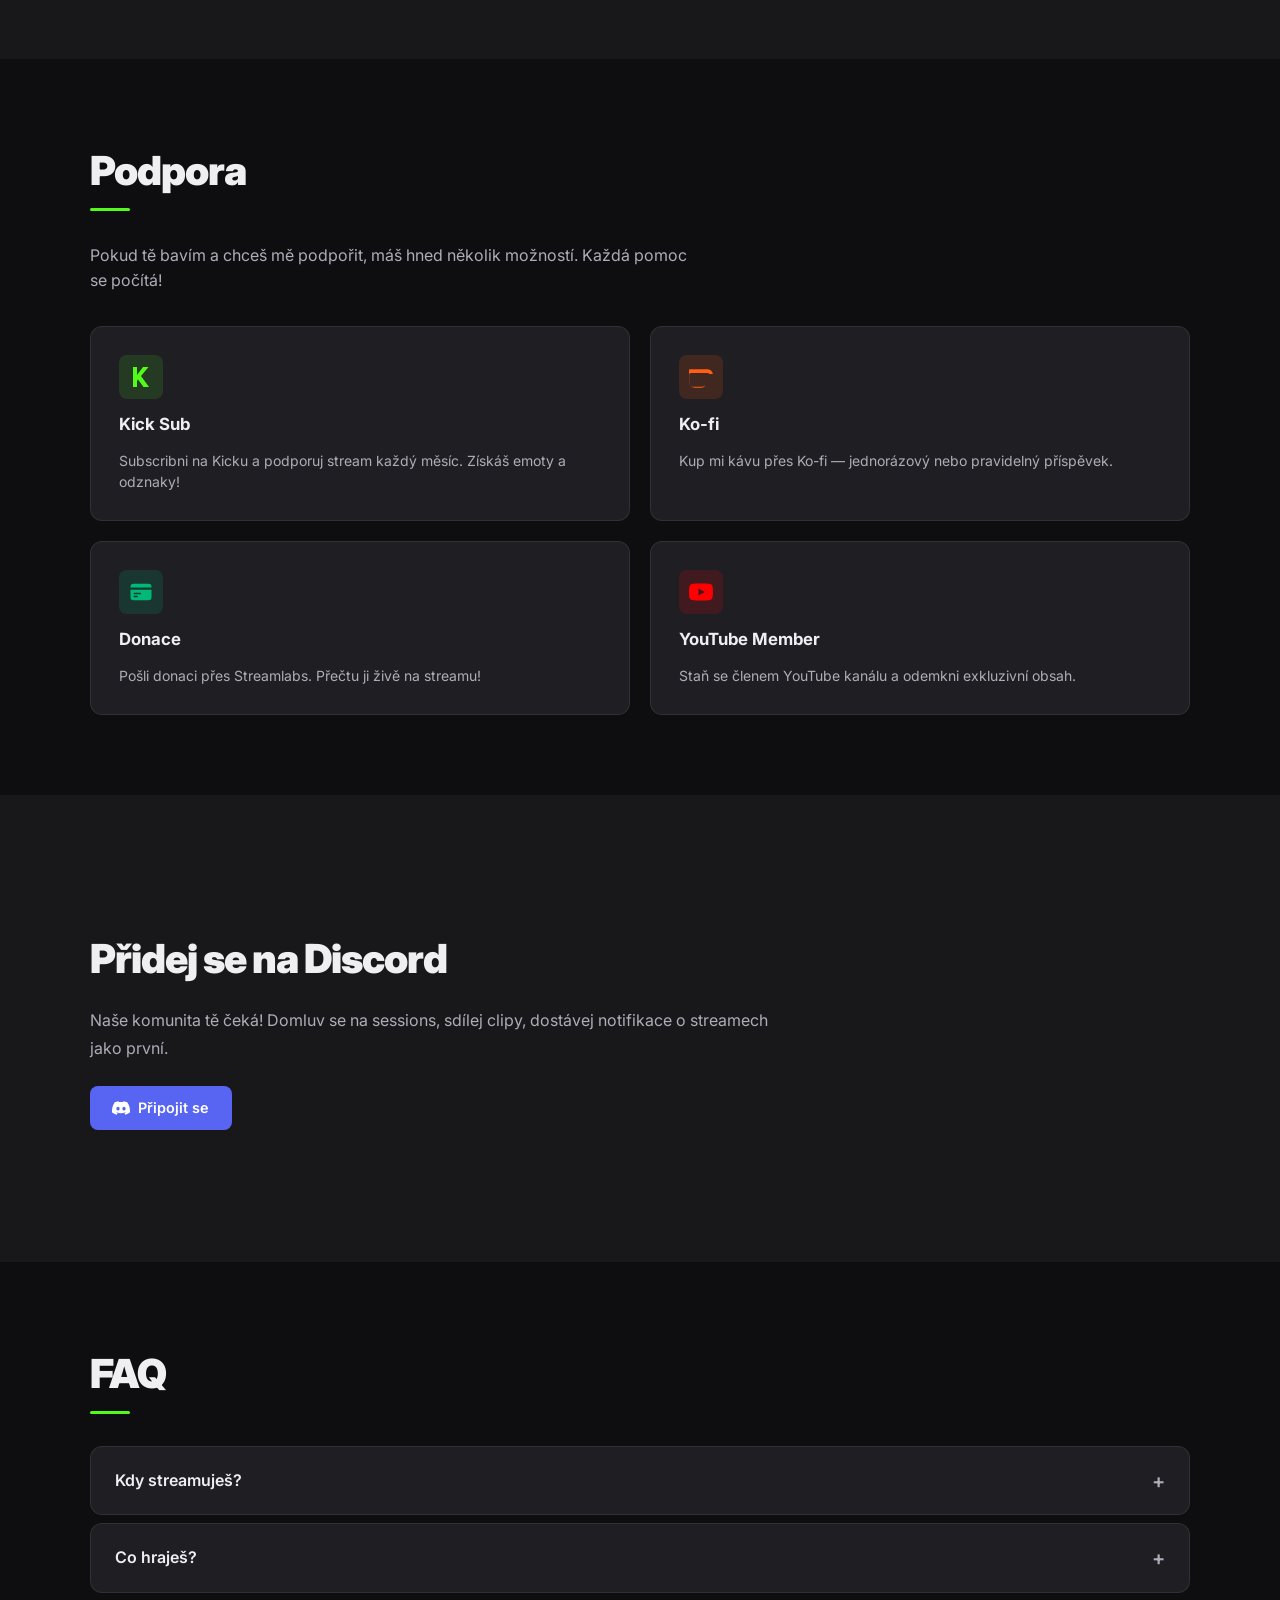
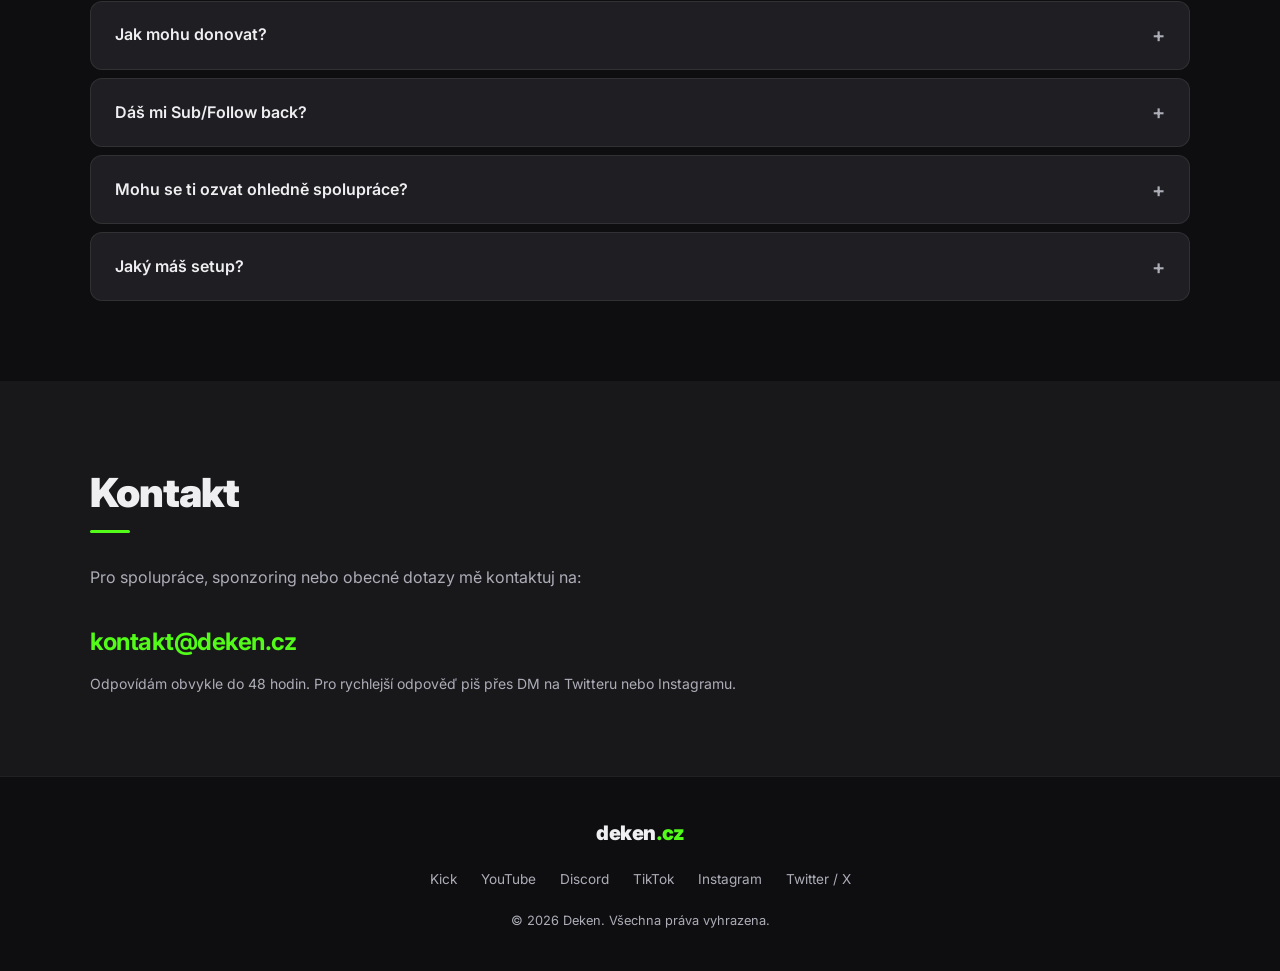
==== commit e9d46bc7: "Replace Twitch with Kick — update colors, embeds, links and copy" ====
--- a/index.html
+++ b/index.html
@@ -51,9 +51,9 @@
         <span class="live-text">OFFLINE</span>
       </div>
       <div class="hero-socials">
-        <a href="https://twitch.tv/deken" target="_blank" rel="noopener" class="btn btn-twitch">
-          <svg viewBox="0 0 24 24" fill="currentColor"><path d="M11.571 4.714h1.715v5.143H11.57zm4.715 0H18v5.143h-1.714zM6 0L1.714 4.286v15.428h5.143V24l4.286-4.286h3.428L22.286 12V0zm14.571 11.143l-3.428 3.428h-3.429l-3 3v-3H6.857V1.714h13.714z"/></svg>
-          Twitch
+        <a href="https://kick.com/deken" target="_blank" rel="noopener" class="btn btn-kick">
+          <svg viewBox="0 0 24 24" fill="currentColor"><path d="M4 2h4v8l6-8h5.5L12 11l8 11h-5.5L9 14.5l-1 1.3V22H4z"/></svg>
+          Kick
         </a>
         <a href="https://youtube.com/@deken" target="_blank" rel="noopener" class="btn btn-youtube">
           <svg viewBox="0 0 24 24" fill="currentColor"><path d="M23.498 6.186a3.016 3.016 0 0 0-2.122-2.136C19.505 3.545 12 3.545 12 3.545s-7.505 0-9.377.505A3.017 3.017 0 0 0 .502 6.186C0 8.07 0 12 0 12s0 3.93.502 5.814a3.016 3.016 0 0 0 2.122 2.136c1.871.505 9.376.505 9.376.505s7.505 0 9.377-.505a3.015 3.015 0 0 0 2.122-2.136C24 15.93 24 12 24 12s0-3.93-.502-5.814zM9.545 15.568V8.432L15.818 12l-6.273 3.568z"/></svg>
@@ -68,9 +68,9 @@
 
   <!-- SOCIALS BAR -->
   <section class="socials-bar">
-    <a href="https://twitch.tv/deken" target="_blank" rel="noopener" class="social-item twitch">
-      <svg viewBox="0 0 24 24" fill="currentColor"><path d="M11.571 4.714h1.715v5.143H11.57zm4.715 0H18v5.143h-1.714zM6 0L1.714 4.286v15.428h5.143V24l4.286-4.286h3.428L22.286 12V0zm14.571 11.143l-3.428 3.428h-3.429l-3 3v-3H6.857V1.714h13.714z"/></svg>
-      <span>Twitch</span>
+    <a href="https://kick.com/deken" target="_blank" rel="noopener" class="social-item kick">
+      <svg viewBox="0 0 24 24" fill="currentColor"><path d="M4 2h4v8l6-8h5.5L12 11l8 11h-5.5L9 14.5l-1 1.3V22H4z"/></svg>
+      <span>Kick</span>
     </a>
     <a href="https://youtube.com/@deken" target="_blank" rel="noopener" class="social-item youtube">
       <svg viewBox="0 0 24 24" fill="currentColor"><path d="M23.498 6.186a3.016 3.016 0 0 0-2.122-2.136C19.505 3.545 12 3.545 12 3.545s-7.505 0-9.377.505A3.017 3.017 0 0 0 .502 6.186C0 8.07 0 12 0 12s0 3.93.502 5.814a3.016 3.016 0 0 0 2.122 2.136c1.871.505 9.376.505 9.376.505s7.505 0 9.377-.505a3.015 3.015 0 0 0 2.122-2.136C24 15.93 24 12 24 12s0-3.93-.502-5.814zM9.545 15.568V8.432L15.818 12l-6.273 3.568z"/></svg>
@@ -104,8 +104,8 @@
           <p>Na streamu najdeš mix her, zábavných momentů a upřímné reakce. Vždy vítám nové tváře — přijď se podívat!</p>
           <div class="about-stats">
             <div class="stat">
-              <span class="stat-num" id="twitchFollowers">—</span>
-              <span class="stat-label">Twitch followers</span>
+              <span class="stat-num" id="kickFollowers">—</span>
+              <span class="stat-label">Kick followers</span>
             </div>
             <div class="stat">
               <span class="stat-num" id="ytSubs">—</span>
@@ -135,21 +135,21 @@
     <div class="container">
       <h2 class="section-title">Live stream</h2>
       <div class="stream-wrapper">
-        <div class="twitch-embed">
+        <div class="kick-embed">
           <iframe
-            src="https://player.twitch.tv/?channel=deken&parent=deken.cz&parent=localhost"
+            src="https://player.kick.com/deken"
             allowfullscreen
-            title="Deken Twitch stream">
+            title="Deken Kick stream">
           </iframe>
         </div>
         <div class="stream-chat">
           <iframe
-            src="https://www.twitch.tv/embed/deken/chat?parent=deken.cz&parent=localhost&darkpopout"
-            title="Twitch chat">
+            src="https://kick.com/deken/chatroom"
+            title="Kick chat">
           </iframe>
         </div>
       </div>
-      <p class="stream-note">Stream embed se zobrazí pouze na doméně deken.cz. Pro chat navštiv přímo <a href="https://twitch.tv/deken" target="_blank" rel="noopener">twitch.tv/deken</a>.</p>
+      <p class="stream-note">Pro přímý chat navštiv <a href="https://kick.com/deken" target="_blank" rel="noopener">kick.com/deken</a>.</p>
     </div>
   </section>
 
@@ -166,7 +166,7 @@
         <div class="schedule-day on"><span class="day">So</span><span class="time">18:00</span></div>
         <div class="schedule-day on"><span class="day">Ne</span><span class="time">18:00</span></div>
       </div>
-      <p class="schedule-note">Časy jsou orientační. Aktuální program sleduj na <a href="https://twitch.tv/deken" target="_blank" rel="noopener">Twitchi</a> nebo v <a href="https://discord.gg/deken" target="_blank" rel="noopener">Discordu</a>.</p>
+      <p class="schedule-note">Časy jsou orientační. Aktuální program sleduj na <a href="https://kick.com/deken" target="_blank" rel="noopener">Kicku</a> nebo v <a href="https://discord.gg/deken" target="_blank" rel="noopener">Discordu</a>.</p>
     </div>
   </section>
 
@@ -177,25 +177,25 @@
       <div class="clips-grid">
         <div class="clip-card">
           <div class="clip-thumb">
-            <iframe src="https://clips.twitch.tv/embed?clip=CLIP_ID_1&parent=deken.cz&parent=localhost" allowfullscreen title="Clip 1"></iframe>
+            <iframe src="https://kick.com/deken/clips/CLIP_ID_1" allowfullscreen title="Clip 1"></iframe>
           </div>
           <p class="clip-title">Název clipu 1</p>
         </div>
         <div class="clip-card">
           <div class="clip-thumb">
-            <iframe src="https://clips.twitch.tv/embed?clip=CLIP_ID_2&parent=deken.cz&parent=localhost" allowfullscreen title="Clip 2"></iframe>
+            <iframe src="https://kick.com/deken/clips/CLIP_ID_2" allowfullscreen title="Clip 2"></iframe>
           </div>
           <p class="clip-title">Název clipu 2</p>
         </div>
         <div class="clip-card">
           <div class="clip-thumb">
-            <iframe src="https://clips.twitch.tv/embed?clip=CLIP_ID_3&parent=deken.cz&parent=localhost" allowfullscreen title="Clip 3"></iframe>
+            <iframe src="https://kick.com/deken/clips/CLIP_ID_3" allowfullscreen title="Clip 3"></iframe>
           </div>
           <p class="clip-title">Název clipu 3</p>
         </div>
       </div>
       <div class="clips-more">
-        <a href="https://twitch.tv/deken/clips" target="_blank" rel="noopener" class="btn btn-outline">Všechny clipy na Twitchi</a>
+        <a href="https://kick.com/deken/clips" target="_blank" rel="noopener" class="btn btn-outline">Všechny clipy na Kicku</a>
         <a href="https://youtube.com/@deken" target="_blank" rel="noopener" class="btn btn-outline">Highlights na YouTube</a>
       </div>
     </div>
@@ -207,12 +207,12 @@
       <h2 class="section-title">Podpora</h2>
       <p class="section-desc">Pokud tě bavím a chceš mě podpořit, máš hned několik možností. Každá pomoc se počítá!</p>
       <div class="support-grid">
-        <a href="https://twitch.tv/deken/subscribe" target="_blank" rel="noopener" class="support-card support-sub">
+        <a href="https://kick.com/deken/subscribe" target="_blank" rel="noopener" class="support-card support-sub">
           <div class="support-icon">
-            <svg viewBox="0 0 24 24" fill="currentColor"><path d="M11.571 4.714h1.715v5.143H11.57zm4.715 0H18v5.143h-1.714zM6 0L1.714 4.286v15.428h5.143V24l4.286-4.286h3.428L22.286 12V0zm14.571 11.143l-3.428 3.428h-3.429l-3 3v-3H6.857V1.714h13.714z"/></svg>
-          </div>
-          <h3>Twitch Sub</h3>
-          <p>Subscribni na Twitchi a podporuj stream každý měsíc. Získáš emoty a odznaky!</p>
+            <svg viewBox="0 0 24 24" fill="currentColor"><path d="M4 2h4v8l6-8h5.5L12 11l8 11h-5.5L9 14.5l-1 1.3V22H4z"/></svg>
+          </div>
+          <h3>Kick Sub</h3>
+          <p>Subscribni na Kicku a podporuj stream každý měsíc. Získáš emoty a odznaky!</p>
         </a>
         <a href="https://ko-fi.com/deken" target="_blank" rel="noopener" class="support-card support-kofi">
           <div class="support-icon">
@@ -263,7 +263,7 @@
       <div class="faq-list">
         <details class="faq-item">
           <summary>Kdy streamuješ?</summary>
-          <p>Obvykle Út a Čt od 20:00, So a Ne od 18:00. Přesný rozvrh je výše nebo na mém Twitchi. Pro notifikace se přidej na Discord.</p>
+          <p>Obvykle Út a Čt od 20:00, So a Ne od 18:00. Přesný rozvrh je výše nebo na mém Kicku. Pro notifikace se přidej na Discord.</p>
         </details>
         <details class="faq-item">
           <summary>Co hraješ?</summary>
@@ -271,7 +271,7 @@
         </details>
         <details class="faq-item">
           <summary>Jak mohu donovat?</summary>
-          <p>Přes Twitch Sub, Streamlabs donaci, Ko-fi nebo YouTube Membership. Všechny možnosti jsou v sekci Podpora výše.</p>
+          <p>Přes Kick Sub, Streamlabs donaci, Ko-fi nebo YouTube Membership. Všechny možnosti jsou v sekci Podpora výše.</p>
         </details>
         <details class="faq-item">
           <summary>Dáš mi Sub/Follow back?</summary>
@@ -306,7 +306,7 @@
     <div class="container footer-inner">
       <span class="footer-logo">deken<span>.cz</span></span>
       <div class="footer-links">
-        <a href="https://twitch.tv/deken" target="_blank" rel="noopener">Twitch</a>
+        <a href="https://kick.com/deken" target="_blank" rel="noopener">Kick</a>
         <a href="https://youtube.com/@deken" target="_blank" rel="noopener">YouTube</a>
         <a href="https://discord.gg/deken" target="_blank" rel="noopener">Discord</a>
         <a href="https://tiktok.com/@deken" target="_blank" rel="noopener">TikTok</a>
--- a/style.css
+++ b/style.css
@@ -2,13 +2,13 @@
   --bg: #0e0e10;
   --bg2: #18181b;
   --bg3: #1f1f23;
-  --accent: #9147ff;
-  --accent2: #772ce8;
-  --accent-glow: rgba(145, 71, 255, 0.35);
+  --accent: #53fc18;
+  --accent2: #3dd10e;
+  --accent-glow: rgba(83, 252, 24, 0.3);
   --text: #efeff1;
   --text-muted: #adadb8;
   --border: rgba(255, 255, 255, 0.08);
-  --twitch: #9147ff;
+  --kick: #53fc18;
   --youtube: #ff0000;
   --discord: #5865f2;
   --tiktok: #fe2c55;
@@ -125,8 +125,8 @@
   position: absolute;
   inset: 0;
   background:
-    radial-gradient(ellipse 60% 50% at 50% 30%, rgba(145, 71, 255, 0.18) 0%, transparent 70%),
-    radial-gradient(ellipse 40% 30% at 80% 70%, rgba(119, 44, 232, 0.1) 0%, transparent 60%);
+    radial-gradient(ellipse 60% 50% at 50% 30%, rgba(83, 252, 24, 0.12) 0%, transparent 70%),
+    radial-gradient(ellipse 40% 30% at 80% 70%, rgba(61, 209, 14, 0.07) 0%, transparent 60%);
   pointer-events: none;
 }
 
@@ -254,8 +254,8 @@
 }
 .btn svg { width: 18px; height: 18px; flex-shrink: 0; }
 
-.btn-twitch { background: var(--twitch); color: #fff; }
-.btn-twitch:hover { background: #7c3aed; transform: translateY(-1px); }
+.btn-kick { background: var(--kick); color: #000; }
+.btn-kick:hover { background: #3dd10e; transform: translateY(-1px); }
 
 .btn-youtube { background: var(--youtube); color: #fff; }
 .btn-youtube:hover { background: #cc0000; transform: translateY(-1px); }
@@ -295,7 +295,7 @@
 .social-item svg { width: 20px; height: 20px; flex-shrink: 0; }
 .social-item:hover { color: var(--text); background: var(--bg3); }
 
-.social-item.twitch:hover { color: var(--twitch); }
+.social-item.kick:hover { color: var(--kick); }
 .social-item.youtube:hover { color: var(--youtube); }
 .social-item.discord:hover { color: var(--discord); }
 .social-item.tiktok:hover { color: var(--tiktok); }
@@ -388,7 +388,7 @@
   gap: 1rem;
   height: 500px;
 }
-.twitch-embed iframe,
+.kick-embed iframe,
 .stream-chat iframe {
   width: 100%;
   height: 100%;
@@ -423,7 +423,7 @@
 }
 .schedule-day.on {
   border-color: var(--accent);
-  background: rgba(145, 71, 255, 0.08);
+  background: rgba(83, 252, 24, 0.06);
 }
 .schedule-day .day {
   font-size: 0.8rem;
@@ -511,7 +511,7 @@
 }
 .support-icon svg { width: 24px; height: 24px; }
 
-.support-sub .support-icon { background: rgba(145,71,255,0.15); color: var(--twitch); }
+.support-sub .support-icon { background: rgba(83,252,24,0.12); color: var(--kick); }
 .support-kofi .support-icon { background: rgba(255,94,20,0.15); color: #ff5e14; }
 .support-donate .support-icon { background: rgba(0,185,120,0.15); color: #00b978; }
 .support-yt .support-icon { background: rgba(255,0,0,0.15); color: var(--youtube); }
@@ -644,7 +644,7 @@
   .nav-burger { display: flex; }
   .about-grid { grid-template-columns: 1fr; gap: 2rem; }
   .stream-wrapper { grid-template-columns: 1fr; height: auto; }
-  .twitch-embed { height: 300px; }
+  .kick-embed { height: 300px; }
   .stream-chat { display: none; }
   .clips-grid { grid-template-columns: 1fr; }
   .support-grid { grid-template-columns: 1fr; }
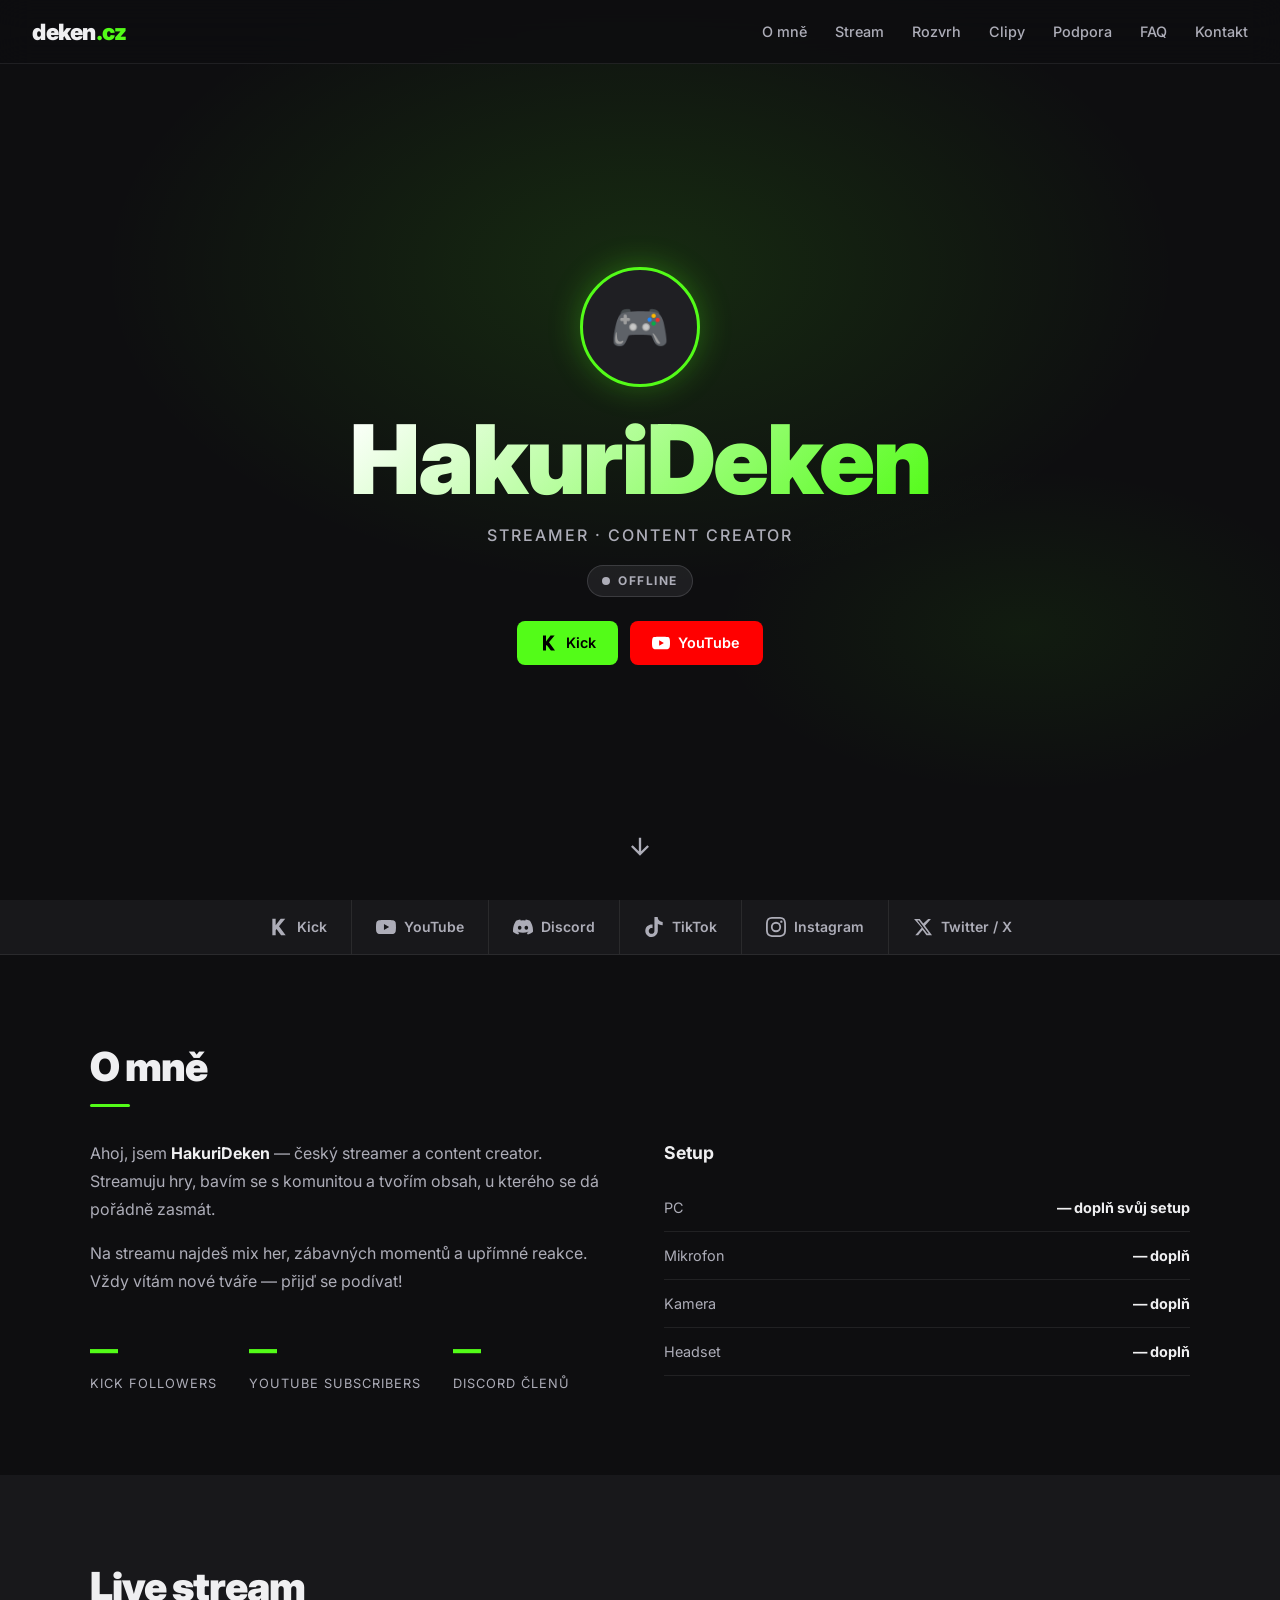
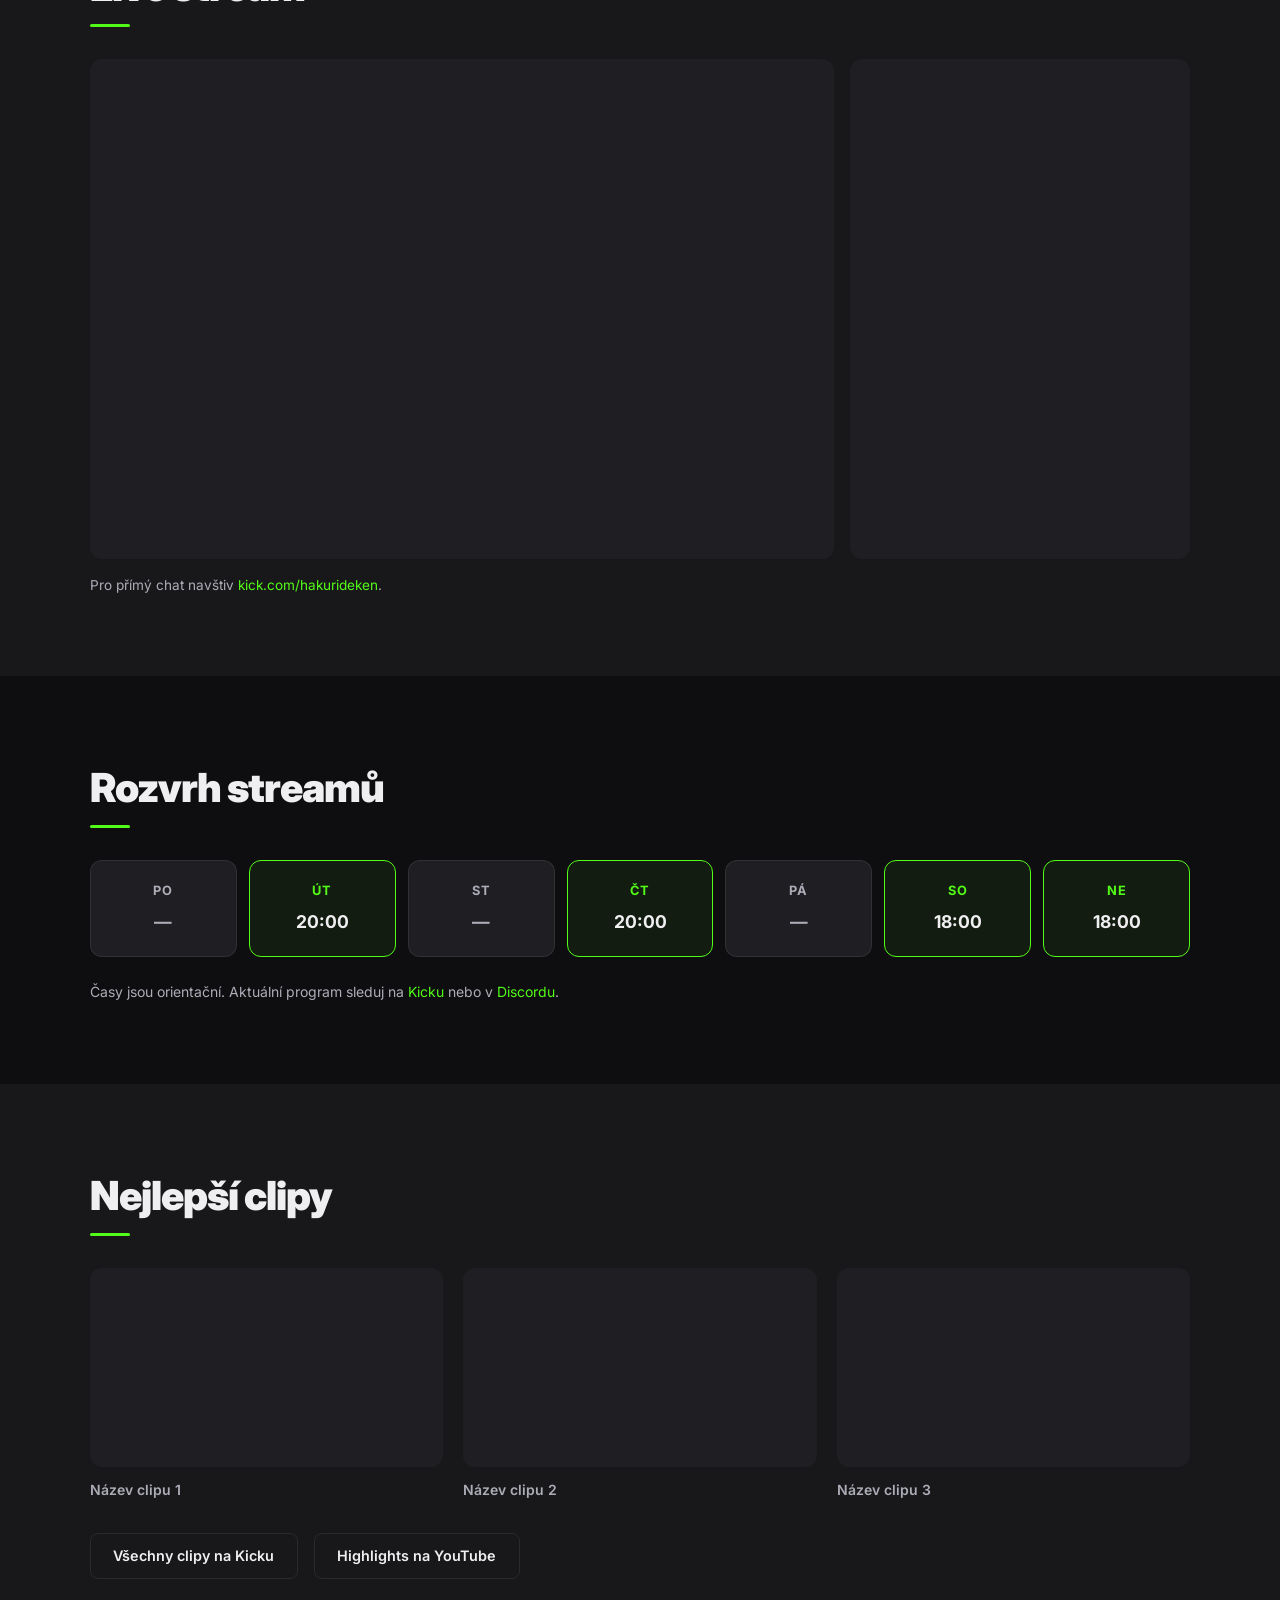
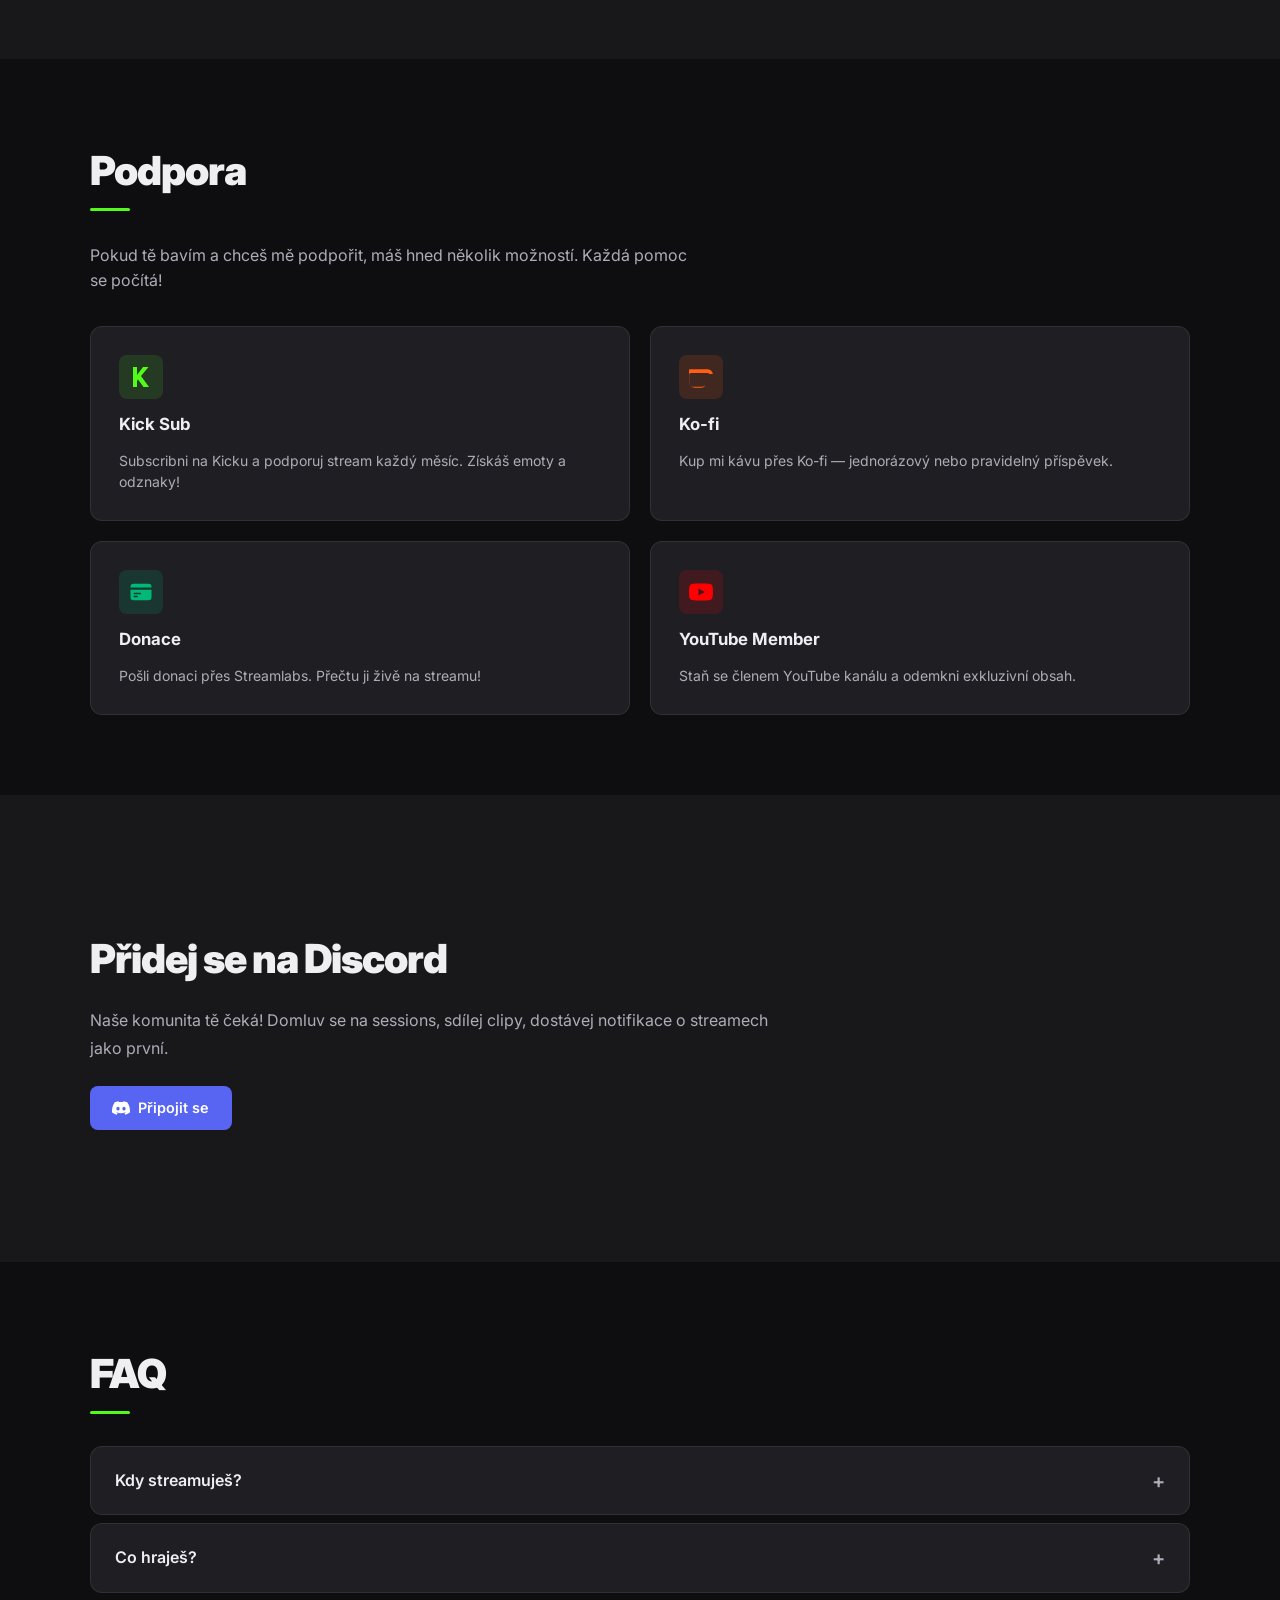
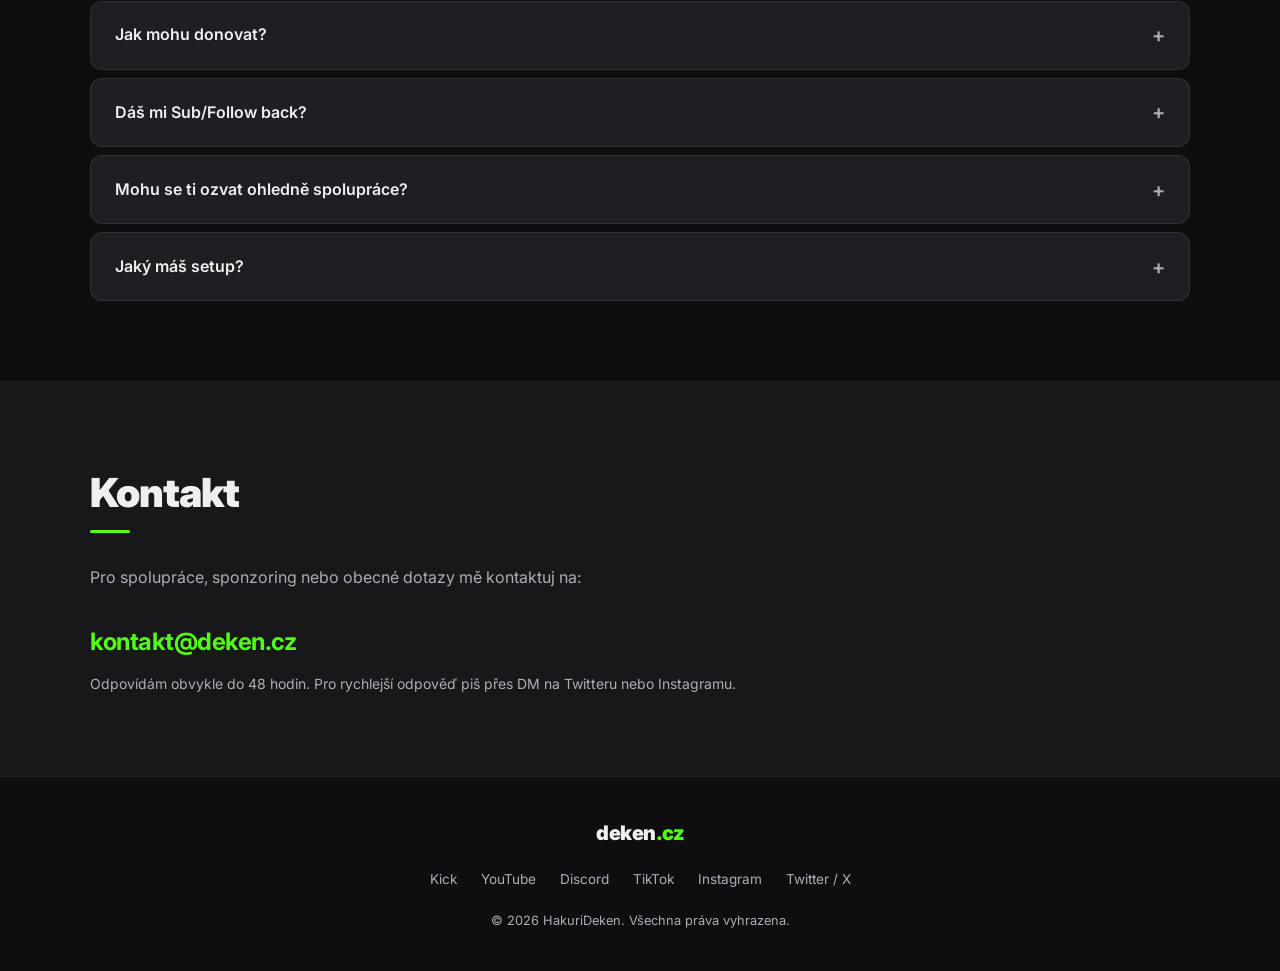
==== commit ef2e47ec: "Rename to HakuriDeken — update all URLs and display names" ====
--- a/index.html
+++ b/index.html
@@ -3,7 +3,7 @@
 <head>
   <meta charset="UTF-8" />
   <meta name="viewport" content="width=device-width, initial-scale=1.0" />
-  <title>Deken – Streamer</title>
+  <title>HakuriDeken – Streamer</title>
   <link rel="stylesheet" href="style.css" />
   <link rel="preconnect" href="https://fonts.googleapis.com" />
   <link rel="preconnect" href="https://fonts.gstatic.com" crossorigin />
@@ -42,20 +42,20 @@
     <div class="hero-bg"></div>
     <div class="hero-content">
       <div class="hero-avatar">
-        <img src="assets/avatar.png" alt="Deken avatar" onerror="this.style.display='none';this.parentElement.classList.add('avatar-placeholder')" />
-      </div>
-      <h1>Deken</h1>
+        <img src="assets/avatar.png" alt="HakuriDeken avatar" onerror="this.style.display='none';this.parentElement.classList.add('avatar-placeholder')" />
+      </div>
+      <h1>HakuriDeken</h1>
       <p class="hero-subtitle">Streamer · Content Creator</p>
       <div id="liveStatus" class="live-badge live-offline">
         <span class="live-dot"></span>
         <span class="live-text">OFFLINE</span>
       </div>
       <div class="hero-socials">
-        <a href="https://kick.com/deken" target="_blank" rel="noopener" class="btn btn-kick">
+        <a href="https://kick.com/hakurideken" target="_blank" rel="noopener" class="btn btn-kick">
           <svg viewBox="0 0 24 24" fill="currentColor"><path d="M4 2h4v8l6-8h5.5L12 11l8 11h-5.5L9 14.5l-1 1.3V22H4z"/></svg>
           Kick
         </a>
-        <a href="https://youtube.com/@deken" target="_blank" rel="noopener" class="btn btn-youtube">
+        <a href="https://youtube.com/@hakurideken" target="_blank" rel="noopener" class="btn btn-youtube">
           <svg viewBox="0 0 24 24" fill="currentColor"><path d="M23.498 6.186a3.016 3.016 0 0 0-2.122-2.136C19.505 3.545 12 3.545 12 3.545s-7.505 0-9.377.505A3.017 3.017 0 0 0 .502 6.186C0 8.07 0 12 0 12s0 3.93.502 5.814a3.016 3.016 0 0 0 2.122 2.136c1.871.505 9.376.505 9.376.505s7.505 0 9.377-.505a3.015 3.015 0 0 0 2.122-2.136C24 15.93 24 12 24 12s0-3.93-.502-5.814zM9.545 15.568V8.432L15.818 12l-6.273 3.568z"/></svg>
           YouTube
         </a>
@@ -68,27 +68,27 @@
 
   <!-- SOCIALS BAR -->
   <section class="socials-bar">
-    <a href="https://kick.com/deken" target="_blank" rel="noopener" class="social-item kick">
+    <a href="https://kick.com/hakurideken" target="_blank" rel="noopener" class="social-item kick">
       <svg viewBox="0 0 24 24" fill="currentColor"><path d="M4 2h4v8l6-8h5.5L12 11l8 11h-5.5L9 14.5l-1 1.3V22H4z"/></svg>
       <span>Kick</span>
     </a>
-    <a href="https://youtube.com/@deken" target="_blank" rel="noopener" class="social-item youtube">
+    <a href="https://youtube.com/@hakurideken" target="_blank" rel="noopener" class="social-item youtube">
       <svg viewBox="0 0 24 24" fill="currentColor"><path d="M23.498 6.186a3.016 3.016 0 0 0-2.122-2.136C19.505 3.545 12 3.545 12 3.545s-7.505 0-9.377.505A3.017 3.017 0 0 0 .502 6.186C0 8.07 0 12 0 12s0 3.93.502 5.814a3.016 3.016 0 0 0 2.122 2.136c1.871.505 9.376.505 9.376.505s7.505 0 9.377-.505a3.015 3.015 0 0 0 2.122-2.136C24 15.93 24 12 24 12s0-3.93-.502-5.814zM9.545 15.568V8.432L15.818 12l-6.273 3.568z"/></svg>
       <span>YouTube</span>
     </a>
-    <a href="https://discord.gg/deken" target="_blank" rel="noopener" class="social-item discord">
+    <a href="https://discord.gg/hakurideken" target="_blank" rel="noopener" class="social-item discord">
       <svg viewBox="0 0 24 24" fill="currentColor"><path d="M20.317 4.37a19.791 19.791 0 0 0-4.885-1.515.074.074 0 0 0-.079.037c-.21.375-.444.864-.608 1.25a18.27 18.27 0 0 0-5.487 0 12.64 12.64 0 0 0-.617-1.25.077.077 0 0 0-.079-.037A19.736 19.736 0 0 0 3.677 4.37a.07.07 0 0 0-.032.027C.533 9.046-.32 13.58.099 18.057c.002.022.015.04.033.051a19.9 19.9 0 0 0 5.993 3.03.078.078 0 0 0 .084-.028 14.09 14.09 0 0 0 1.226-1.994.076.076 0 0 0-.041-.106 13.107 13.107 0 0 1-1.872-.892.077.077 0 0 1-.008-.128 10.2 10.2 0 0 0 .372-.292.074.074 0 0 1 .077-.01c3.928 1.793 8.18 1.793 12.062 0a.074.074 0 0 1 .078.01c.12.098.246.198.373.292a.077.077 0 0 1-.006.127 12.299 12.299 0 0 1-1.873.892.077.077 0 0 0-.041.107c.36.698.772 1.362 1.225 1.993a.076.076 0 0 0 .084.028 19.839 19.839 0 0 0 6.002-3.03.077.077 0 0 0 .032-.054c.5-5.177-.838-9.674-3.549-13.66a.061.061 0 0 0-.031-.03zM8.02 15.33c-1.183 0-2.157-1.085-2.157-2.419 0-1.333.956-2.419 2.157-2.419 1.21 0 2.176 1.096 2.157 2.42 0 1.333-.956 2.418-2.157 2.418zm7.975 0c-1.183 0-2.157-1.085-2.157-2.419 0-1.333.955-2.419 2.157-2.419 1.21 0 2.176 1.096 2.157 2.42 0 1.333-.946 2.418-2.157 2.418z"/></svg>
       <span>Discord</span>
     </a>
-    <a href="https://tiktok.com/@deken" target="_blank" rel="noopener" class="social-item tiktok">
+    <a href="https://tiktok.com/@hakurideken" target="_blank" rel="noopener" class="social-item tiktok">
       <svg viewBox="0 0 24 24" fill="currentColor"><path d="M12.525.02c1.31-.02 2.61-.01 3.91-.02.08 1.53.63 3.09 1.75 4.17 1.12 1.11 2.7 1.62 4.24 1.79v4.03c-1.44-.05-2.89-.35-4.2-.97-.57-.26-1.1-.59-1.62-.93-.01 2.92.01 5.84-.02 8.75-.08 1.4-.54 2.79-1.35 3.94-1.31 1.92-3.58 3.17-5.91 3.21-1.43.08-2.86-.31-4.08-1.03-2.02-1.19-3.44-3.37-3.65-5.71-.02-.5-.03-1-.01-1.49.18-1.9 1.12-3.72 2.58-4.96 1.66-1.44 3.98-2.13 6.15-1.72.02 1.48-.04 2.96-.04 4.44-.99-.32-2.15-.23-3.02.37-.63.41-1.11 1.04-1.36 1.75-.21.51-.15 1.07-.14 1.61.24 1.64 1.82 3.02 3.5 2.87 1.12-.01 2.19-.66 2.77-1.61.19-.33.4-.67.41-1.06.1-1.79.06-3.57.07-5.36.01-4.03-.01-8.05.02-12.07z"/></svg>
       <span>TikTok</span>
     </a>
-    <a href="https://instagram.com/deken" target="_blank" rel="noopener" class="social-item instagram">
+    <a href="https://instagram.com/hakurideken" target="_blank" rel="noopener" class="social-item instagram">
       <svg viewBox="0 0 24 24" fill="currentColor"><path d="M12 2.163c3.204 0 3.584.012 4.85.07 3.252.148 4.771 1.691 4.919 4.919.058 1.265.069 1.645.069 4.849 0 3.205-.012 3.584-.069 4.849-.149 3.225-1.664 4.771-4.919 4.919-1.266.058-1.644.07-4.85.07-3.204 0-3.584-.012-4.849-.07-3.26-.149-4.771-1.699-4.919-4.92-.058-1.265-.07-1.644-.07-4.849 0-3.204.013-3.583.07-4.849.149-3.227 1.664-4.771 4.919-4.919 1.266-.057 1.645-.069 4.849-.069zM12 0C8.741 0 8.333.014 7.053.072 2.695.272.273 2.69.073 7.052.014 8.333 0 8.741 0 12c0 3.259.014 3.668.072 4.948.2 4.358 2.618 6.78 6.98 6.98C8.333 23.986 8.741 24 12 24c3.259 0 3.668-.014 4.948-.072 4.354-.2 6.782-2.618 6.979-6.98.059-1.28.073-1.689.073-4.948 0-3.259-.014-3.667-.072-4.947-.196-4.354-2.617-6.78-6.979-6.98C15.668.014 15.259 0 12 0zm0 5.838a6.162 6.162 0 1 0 0 12.324 6.162 6.162 0 0 0 0-12.324zM12 16a4 4 0 1 1 0-8 4 4 0 0 1 0 8zm6.406-11.845a1.44 1.44 0 1 0 0 2.881 1.44 1.44 0 0 0 0-2.881z"/></svg>
       <span>Instagram</span>
     </a>
-    <a href="https://x.com/deken" target="_blank" rel="noopener" class="social-item twitter">
+    <a href="https://x.com/hakurideken" target="_blank" rel="noopener" class="social-item twitter">
       <svg viewBox="0 0 24 24" fill="currentColor"><path d="M18.244 2.25h3.308l-7.227 8.26 8.502 11.24H16.17l-4.714-6.231-5.401 6.231H2.746l7.73-8.835L1.254 2.25H8.08l4.253 5.622zm-1.161 17.52h1.833L7.084 4.126H5.117z"/></svg>
       <span>Twitter / X</span>
     </a>
@@ -100,7 +100,7 @@
       <h2 class="section-title">O mně</h2>
       <div class="about-grid">
         <div class="about-text">
-          <p>Ahoj, jsem <strong>Deken</strong> — český streamer a content creator. Streamuju hry, bavím se s komunitou a tvořím obsah, u kterého se dá pořádně zasmát.</p>
+          <p>Ahoj, jsem <strong>HakuriDeken</strong> — český streamer a content creator. Streamuju hry, bavím se s komunitou a tvořím obsah, u kterého se dá pořádně zasmát.</p>
           <p>Na streamu najdeš mix her, zábavných momentů a upřímné reakce. Vždy vítám nové tváře — přijď se podívat!</p>
           <div class="about-stats">
             <div class="stat">
@@ -137,19 +137,19 @@
       <div class="stream-wrapper">
         <div class="kick-embed">
           <iframe
-            src="https://player.kick.com/deken"
+            src="https://player.kick.com/hakurideken"
             allowfullscreen
-            title="Deken Kick stream">
+            title="HakuriDeken Kick stream">
           </iframe>
         </div>
         <div class="stream-chat">
           <iframe
-            src="https://kick.com/deken/chatroom"
+            src="https://kick.com/hakurideken/chatroom"
             title="Kick chat">
           </iframe>
         </div>
       </div>
-      <p class="stream-note">Pro přímý chat navštiv <a href="https://kick.com/deken" target="_blank" rel="noopener">kick.com/deken</a>.</p>
+      <p class="stream-note">Pro přímý chat navštiv <a href="https://kick.com/hakurideken" target="_blank" rel="noopener">kick.com/hakurideken</a>.</p>
     </div>
   </section>
 
@@ -166,7 +166,7 @@
         <div class="schedule-day on"><span class="day">So</span><span class="time">18:00</span></div>
         <div class="schedule-day on"><span class="day">Ne</span><span class="time">18:00</span></div>
       </div>
-      <p class="schedule-note">Časy jsou orientační. Aktuální program sleduj na <a href="https://kick.com/deken" target="_blank" rel="noopener">Kicku</a> nebo v <a href="https://discord.gg/deken" target="_blank" rel="noopener">Discordu</a>.</p>
+      <p class="schedule-note">Časy jsou orientační. Aktuální program sleduj na <a href="https://kick.com/hakurideken" target="_blank" rel="noopener">Kicku</a> nebo v <a href="https://discord.gg/hakurideken" target="_blank" rel="noopener">Discordu</a>.</p>
     </div>
   </section>
 
@@ -177,26 +177,26 @@
       <div class="clips-grid">
         <div class="clip-card">
           <div class="clip-thumb">
-            <iframe src="https://kick.com/deken/clips/CLIP_ID_1" allowfullscreen title="Clip 1"></iframe>
+            <iframe src="https://kick.com/hakurideken/clips/CLIP_ID_1" allowfullscreen title="Clip 1"></iframe>
           </div>
           <p class="clip-title">Název clipu 1</p>
         </div>
         <div class="clip-card">
           <div class="clip-thumb">
-            <iframe src="https://kick.com/deken/clips/CLIP_ID_2" allowfullscreen title="Clip 2"></iframe>
+            <iframe src="https://kick.com/hakurideken/clips/CLIP_ID_2" allowfullscreen title="Clip 2"></iframe>
           </div>
           <p class="clip-title">Název clipu 2</p>
         </div>
         <div class="clip-card">
           <div class="clip-thumb">
-            <iframe src="https://kick.com/deken/clips/CLIP_ID_3" allowfullscreen title="Clip 3"></iframe>
+            <iframe src="https://kick.com/hakurideken/clips/CLIP_ID_3" allowfullscreen title="Clip 3"></iframe>
           </div>
           <p class="clip-title">Název clipu 3</p>
         </div>
       </div>
       <div class="clips-more">
-        <a href="https://kick.com/deken/clips" target="_blank" rel="noopener" class="btn btn-outline">Všechny clipy na Kicku</a>
-        <a href="https://youtube.com/@deken" target="_blank" rel="noopener" class="btn btn-outline">Highlights na YouTube</a>
+        <a href="https://kick.com/hakurideken/clips" target="_blank" rel="noopener" class="btn btn-outline">Všechny clipy na Kicku</a>
+        <a href="https://youtube.com/@hakurideken" target="_blank" rel="noopener" class="btn btn-outline">Highlights na YouTube</a>
       </div>
     </div>
   </section>
@@ -207,28 +207,28 @@
       <h2 class="section-title">Podpora</h2>
       <p class="section-desc">Pokud tě bavím a chceš mě podpořit, máš hned několik možností. Každá pomoc se počítá!</p>
       <div class="support-grid">
-        <a href="https://kick.com/deken/subscribe" target="_blank" rel="noopener" class="support-card support-sub">
+        <a href="https://kick.com/hakurideken/subscribe" target="_blank" rel="noopener" class="support-card support-sub">
           <div class="support-icon">
             <svg viewBox="0 0 24 24" fill="currentColor"><path d="M4 2h4v8l6-8h5.5L12 11l8 11h-5.5L9 14.5l-1 1.3V22H4z"/></svg>
           </div>
           <h3>Kick Sub</h3>
           <p>Subscribni na Kicku a podporuj stream každý měsíc. Získáš emoty a odznaky!</p>
         </a>
-        <a href="https://ko-fi.com/deken" target="_blank" rel="noopener" class="support-card support-kofi">
+        <a href="https://ko-fi.com/hakurideken" target="_blank" rel="noopener" class="support-card support-kofi">
           <div class="support-icon">
             <svg viewBox="0 0 24 24" fill="currentColor"><path d="M23.881 8.948c-.773-4.085-4.859-4.593-4.859-4.593H.723c-.604 0-.679.798-.679.798s-.082 7.324-.022 11.822c.164 4.428 3.831 4.765 3.831 4.765h9.018c.607 0 1.096-.04 1.5-.145 1.667-.405 2.073-1.51 2.073-1.51-.484 1.51-2.077 2.655-4.244 2.655H5.455c-2.545 0-3.955-1.872-3.955-1.872C.404 19.544.201 17.219.201 17.219c0-.408.006-.858.016-1.294-.037-3.327.03-7.073.03-7.073S1.17 8.018 1.817 8h15.2c.603 0 .936-.005 1.199.005 2.18.065 3.327 1.518 3.607 2.62.28 1.103.109 2.287-.203 3.228-.312.94-.966 1.64-1.739 2.034-.773.395-1.683.479-2.614.285.931.194 1.841.11 2.614-.285.773-.394 1.427-1.094 1.739-2.034.312-.941.483-2.125.203-3.228a5.44 5.44 0 0 0-.942-1.677z"/></svg>
           </div>
           <h3>Ko-fi</h3>
           <p>Kup mi kávu přes Ko-fi — jednorázový nebo pravidelný příspěvek.</p>
         </a>
-        <a href="https://streamlabs.com/deken" target="_blank" rel="noopener" class="support-card support-donate">
+        <a href="https://streamlabs.com/hakurideken" target="_blank" rel="noopener" class="support-card support-donate">
           <div class="support-icon">
             <svg viewBox="0 0 24 24" fill="currentColor"><path d="M4.5 3.75a3 3 0 0 0-3 3v.75h21v-.75a3 3 0 0 0-3-3h-15z"/><path fill-rule="evenodd" d="M22.5 9.75h-21v7.5a3 3 0 0 0 3 3h15a3 3 0 0 0 3-3v-7.5zm-18 3.75a.75.75 0 0 1 .75-.75h6a.75.75 0 0 1 0 1.5h-6a.75.75 0 0 1-.75-.75zm.75 2.25a.75.75 0 0 0 0 1.5h3a.75.75 0 0 0 0-1.5h-3z" clip-rule="evenodd"/></svg>
           </div>
           <h3>Donace</h3>
           <p>Pošli donaci přes Streamlabs. Přečtu ji živě na streamu!</p>
         </a>
-        <a href="https://youtube.com/@deken/membership" target="_blank" rel="noopener" class="support-card support-yt">
+        <a href="https://youtube.com/@hakurideken/membership" target="_blank" rel="noopener" class="support-card support-yt">
           <div class="support-icon">
             <svg viewBox="0 0 24 24" fill="currentColor"><path d="M23.498 6.186a3.016 3.016 0 0 0-2.122-2.136C19.505 3.545 12 3.545 12 3.545s-7.505 0-9.377.505A3.017 3.017 0 0 0 .502 6.186C0 8.07 0 12 0 12s0 3.93.502 5.814a3.016 3.016 0 0 0 2.122 2.136c1.871.505 9.376.505 9.376.505s7.505 0 9.377-.505a3.015 3.015 0 0 0 2.122-2.136C24 15.93 24 12 24 12s0-3.93-.502-5.814zM9.545 15.568V8.432L15.818 12l-6.273 3.568z"/></svg>
           </div>
@@ -245,7 +245,7 @@
       <div class="discord-text">
         <h2>Přidej se na Discord</h2>
         <p>Naše komunita tě čeká! Domluv se na sessions, sdílej clipy, dostávej notifikace o streamech jako první.</p>
-        <a href="https://discord.gg/deken" target="_blank" rel="noopener" class="btn btn-discord">
+        <a href="https://discord.gg/hakurideken" target="_blank" rel="noopener" class="btn btn-discord">
           <svg viewBox="0 0 24 24" fill="currentColor"><path d="M20.317 4.37a19.791 19.791 0 0 0-4.885-1.515.074.074 0 0 0-.079.037c-.21.375-.444.864-.608 1.25a18.27 18.27 0 0 0-5.487 0 12.64 12.64 0 0 0-.617-1.25.077.077 0 0 0-.079-.037A19.736 19.736 0 0 0 3.677 4.37a.07.07 0 0 0-.032.027C.533 9.046-.32 13.58.099 18.057c.002.022.015.04.033.051a19.9 19.9 0 0 0 5.993 3.03.078.078 0 0 0 .084-.028 14.09 14.09 0 0 0 1.226-1.994.076.076 0 0 0-.041-.106 13.107 13.107 0 0 1-1.872-.892.077.077 0 0 1-.008-.128 10.2 10.2 0 0 0 .372-.292.074.074 0 0 1 .077-.01c3.928 1.793 8.18 1.793 12.062 0a.074.074 0 0 1 .078.01c.12.098.246.198.373.292a.077.077 0 0 1-.006.127 12.299 12.299 0 0 1-1.873.892.077.077 0 0 0-.041.107c.36.698.772 1.362 1.225 1.993a.076.076 0 0 0 .084.028 19.839 19.839 0 0 0 6.002-3.03.077.077 0 0 0 .032-.054c.5-5.177-.838-9.674-3.549-13.66a.061.061 0 0 0-.031-.03zM8.02 15.33c-1.183 0-2.157-1.085-2.157-2.419 0-1.333.956-2.419 2.157-2.419 1.21 0 2.176 1.096 2.157 2.42 0 1.333-.956 2.418-2.157 2.418zm7.975 0c-1.183 0-2.157-1.085-2.157-2.419 0-1.333.955-2.419 2.157-2.419 1.21 0 2.176 1.096 2.157 2.42 0 1.333-.946 2.418-2.157 2.418z"/></svg>
           Připojit se
         </a>
@@ -306,14 +306,14 @@
     <div class="container footer-inner">
       <span class="footer-logo">deken<span>.cz</span></span>
       <div class="footer-links">
-        <a href="https://kick.com/deken" target="_blank" rel="noopener">Kick</a>
-        <a href="https://youtube.com/@deken" target="_blank" rel="noopener">YouTube</a>
-        <a href="https://discord.gg/deken" target="_blank" rel="noopener">Discord</a>
-        <a href="https://tiktok.com/@deken" target="_blank" rel="noopener">TikTok</a>
-        <a href="https://instagram.com/deken" target="_blank" rel="noopener">Instagram</a>
-        <a href="https://x.com/deken" target="_blank" rel="noopener">Twitter / X</a>
-      </div>
-      <p class="footer-copy">© 2026 Deken. Všechna práva vyhrazena.</p>
+        <a href="https://kick.com/hakurideken" target="_blank" rel="noopener">Kick</a>
+        <a href="https://youtube.com/@hakurideken" target="_blank" rel="noopener">YouTube</a>
+        <a href="https://discord.gg/hakurideken" target="_blank" rel="noopener">Discord</a>
+        <a href="https://tiktok.com/@hakurideken" target="_blank" rel="noopener">TikTok</a>
+        <a href="https://instagram.com/hakurideken" target="_blank" rel="noopener">Instagram</a>
+        <a href="https://x.com/hakurideken" target="_blank" rel="noopener">Twitter / X</a>
+      </div>
+      <p class="footer-copy">© 2026 HakuriDeken. Všechna práva vyhrazena.</p>
     </div>
   </footer>
 
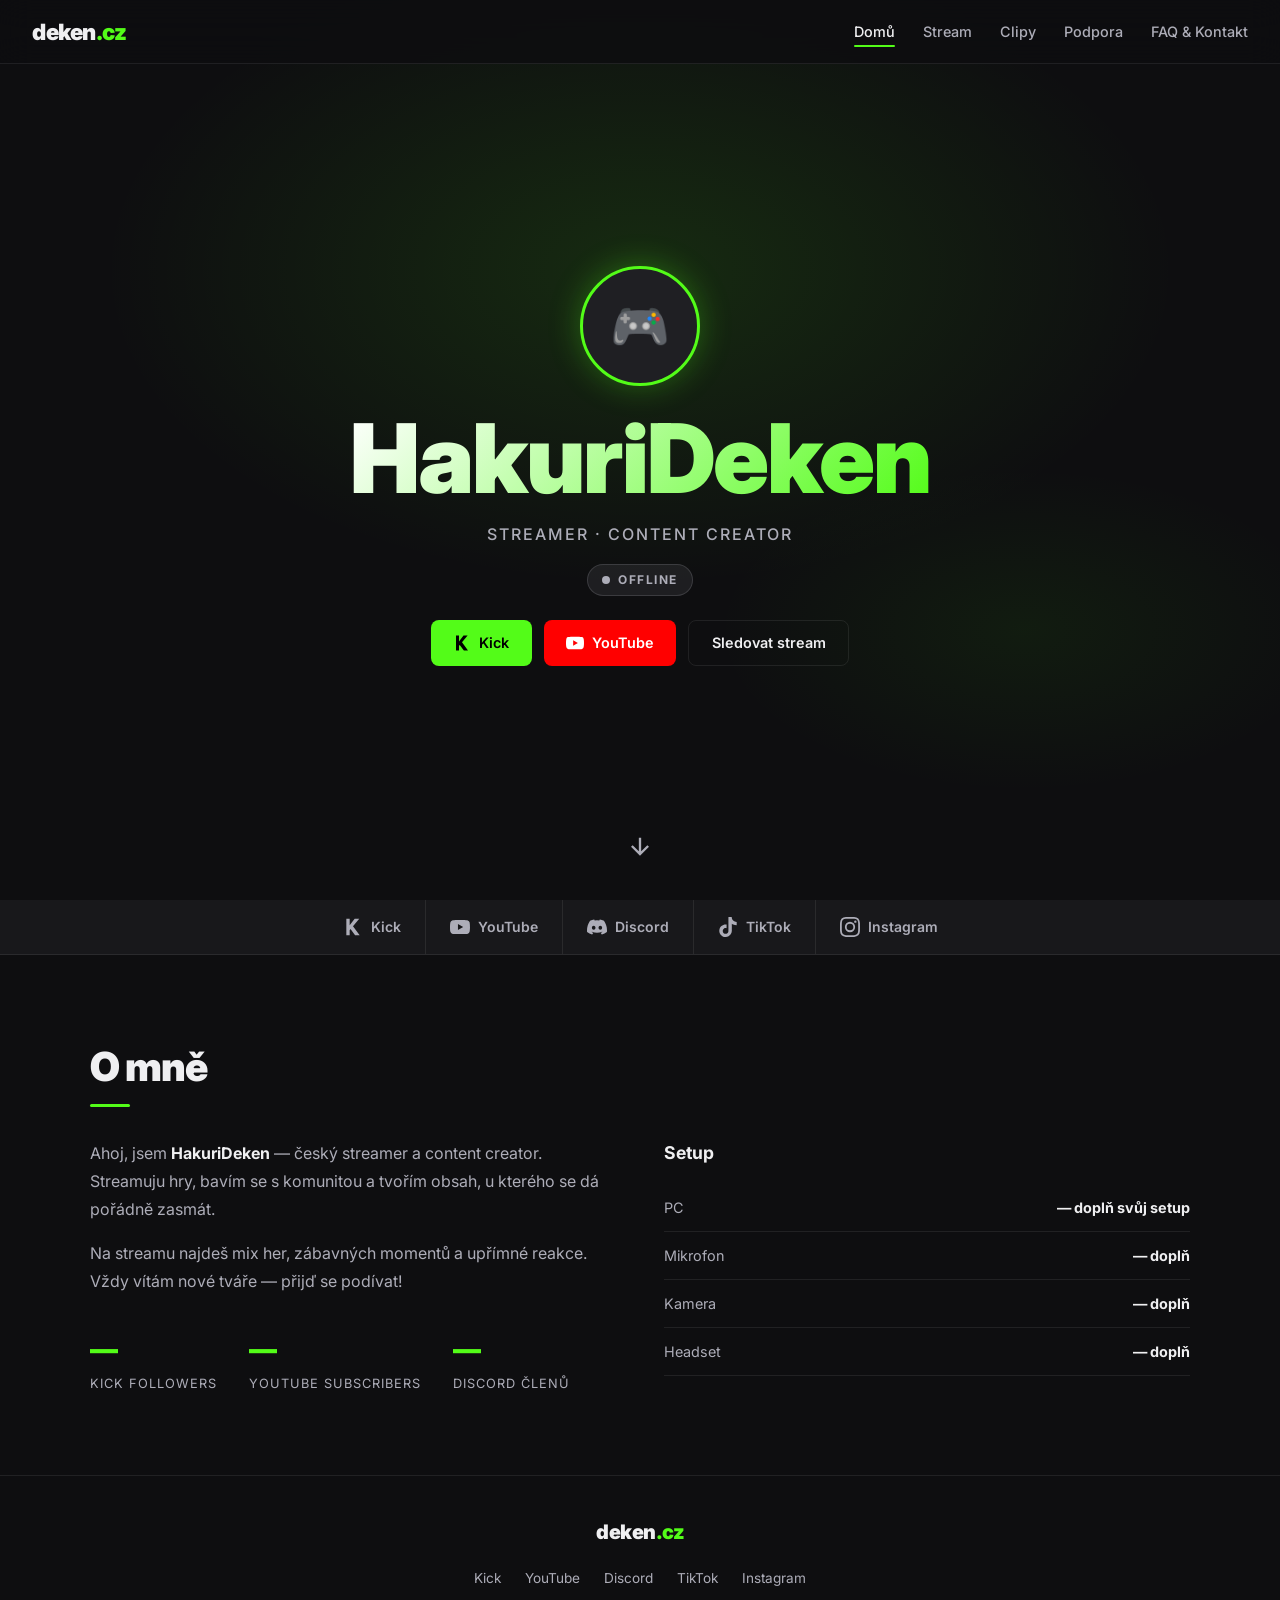
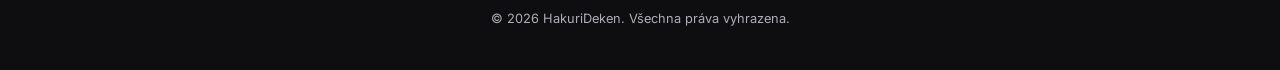
==== commit 89947320: "Split into 5 pages, fix schedule, remove Twitter and Ko-fi" ====
--- a/index.html
+++ b/index.html
@@ -11,33 +11,27 @@
 </head>
 <body>
 
-  <!-- NAV -->
   <nav class="nav">
-    <a href="#" class="nav-logo">deken<span>.cz</span></a>
+    <a href="index.html" class="nav-logo">deken<span>.cz</span></a>
     <div class="nav-links">
-      <a href="#about">O mně</a>
-      <a href="#stream">Stream</a>
-      <a href="#schedule">Rozvrh</a>
-      <a href="#highlights">Clipy</a>
-      <a href="#support">Podpora</a>
-      <a href="#faq">FAQ</a>
-      <a href="#contact">Kontakt</a>
+      <a href="index.html" class="active">Domů</a>
+      <a href="stream.html">Stream</a>
+      <a href="clips.html">Clipy</a>
+      <a href="support.html">Podpora</a>
+      <a href="faq.html">FAQ & Kontakt</a>
     </div>
     <button class="nav-burger" aria-label="Menu" onclick="toggleMenu()">
       <span></span><span></span><span></span>
     </button>
   </nav>
   <div class="nav-mobile" id="navMobile">
-    <a href="#about" onclick="toggleMenu()">O mně</a>
-    <a href="#stream" onclick="toggleMenu()">Stream</a>
-    <a href="#schedule" onclick="toggleMenu()">Rozvrh</a>
-    <a href="#highlights" onclick="toggleMenu()">Clipy</a>
-    <a href="#support" onclick="toggleMenu()">Podpora</a>
-    <a href="#faq" onclick="toggleMenu()">FAQ</a>
-    <a href="#contact" onclick="toggleMenu()">Kontakt</a>
+    <a href="index.html" onclick="toggleMenu()">Domů</a>
+    <a href="stream.html" onclick="toggleMenu()">Stream</a>
+    <a href="clips.html" onclick="toggleMenu()">Clipy</a>
+    <a href="support.html" onclick="toggleMenu()">Podpora</a>
+    <a href="faq.html" onclick="toggleMenu()">FAQ & Kontakt</a>
   </div>
 
-  <!-- HERO -->
   <section class="hero">
     <div class="hero-bg"></div>
     <div class="hero-content">
@@ -59,6 +53,7 @@
           <svg viewBox="0 0 24 24" fill="currentColor"><path d="M23.498 6.186a3.016 3.016 0 0 0-2.122-2.136C19.505 3.545 12 3.545 12 3.545s-7.505 0-9.377.505A3.017 3.017 0 0 0 .502 6.186C0 8.07 0 12 0 12s0 3.93.502 5.814a3.016 3.016 0 0 0 2.122 2.136c1.871.505 9.376.505 9.376.505s7.505 0 9.377-.505a3.015 3.015 0 0 0 2.122-2.136C24 15.93 24 12 24 12s0-3.93-.502-5.814zM9.545 15.568V8.432L15.818 12l-6.273 3.568z"/></svg>
           YouTube
         </a>
+        <a href="stream.html" class="btn btn-outline">Sledovat stream</a>
       </div>
     </div>
     <a href="#about" class="hero-scroll">
@@ -66,7 +61,6 @@
     </a>
   </section>
 
-  <!-- SOCIALS BAR -->
   <section class="socials-bar">
     <a href="https://kick.com/hakurideken" target="_blank" rel="noopener" class="social-item kick">
       <svg viewBox="0 0 24 24" fill="currentColor"><path d="M4 2h4v8l6-8h5.5L12 11l8 11h-5.5L9 14.5l-1 1.3V22H4z"/></svg>
@@ -88,13 +82,8 @@
       <svg viewBox="0 0 24 24" fill="currentColor"><path d="M12 2.163c3.204 0 3.584.012 4.85.07 3.252.148 4.771 1.691 4.919 4.919.058 1.265.069 1.645.069 4.849 0 3.205-.012 3.584-.069 4.849-.149 3.225-1.664 4.771-4.919 4.919-1.266.058-1.644.07-4.85.07-3.204 0-3.584-.012-4.849-.07-3.26-.149-4.771-1.699-4.919-4.92-.058-1.265-.07-1.644-.07-4.849 0-3.204.013-3.583.07-4.849.149-3.227 1.664-4.771 4.919-4.919 1.266-.057 1.645-.069 4.849-.069zM12 0C8.741 0 8.333.014 7.053.072 2.695.272.273 2.69.073 7.052.014 8.333 0 8.741 0 12c0 3.259.014 3.668.072 4.948.2 4.358 2.618 6.78 6.98 6.98C8.333 23.986 8.741 24 12 24c3.259 0 3.668-.014 4.948-.072 4.354-.2 6.782-2.618 6.979-6.98.059-1.28.073-1.689.073-4.948 0-3.259-.014-3.667-.072-4.947-.196-4.354-2.617-6.78-6.979-6.98C15.668.014 15.259 0 12 0zm0 5.838a6.162 6.162 0 1 0 0 12.324 6.162 6.162 0 0 0 0-12.324zM12 16a4 4 0 1 1 0-8 4 4 0 0 1 0 8zm6.406-11.845a1.44 1.44 0 1 0 0 2.881 1.44 1.44 0 0 0 0-2.881z"/></svg>
       <span>Instagram</span>
     </a>
-    <a href="https://x.com/hakurideken" target="_blank" rel="noopener" class="social-item twitter">
-      <svg viewBox="0 0 24 24" fill="currentColor"><path d="M18.244 2.25h3.308l-7.227 8.26 8.502 11.24H16.17l-4.714-6.231-5.401 6.231H2.746l7.73-8.835L1.254 2.25H8.08l4.253 5.622zm-1.161 17.52h1.833L7.084 4.126H5.117z"/></svg>
-      <span>Twitter / X</span>
-    </a>
   </section>
 
-  <!-- ABOUT -->
   <section class="section" id="about">
     <div class="container">
       <h2 class="section-title">O mně</h2>
@@ -104,15 +93,15 @@
           <p>Na streamu najdeš mix her, zábavných momentů a upřímné reakce. Vždy vítám nové tváře — přijď se podívat!</p>
           <div class="about-stats">
             <div class="stat">
-              <span class="stat-num" id="kickFollowers">—</span>
+              <span class="stat-num">—</span>
               <span class="stat-label">Kick followers</span>
             </div>
             <div class="stat">
-              <span class="stat-num" id="ytSubs">—</span>
+              <span class="stat-num">—</span>
               <span class="stat-label">YouTube subscribers</span>
             </div>
             <div class="stat">
-              <span class="stat-num" id="discordMembers">—</span>
+              <span class="stat-num">—</span>
               <span class="stat-label">Discord členů</span>
             </div>
           </div>
@@ -130,178 +119,6 @@
     </div>
   </section>
 
-  <!-- LIVE STREAM -->
-  <section class="section section-dark" id="stream">
-    <div class="container">
-      <h2 class="section-title">Live stream</h2>
-      <div class="stream-wrapper">
-        <div class="kick-embed">
-          <iframe
-            src="https://player.kick.com/hakurideken"
-            allowfullscreen
-            title="HakuriDeken Kick stream">
-          </iframe>
-        </div>
-        <div class="stream-chat">
-          <iframe
-            src="https://kick.com/hakurideken/chatroom"
-            title="Kick chat">
-          </iframe>
-        </div>
-      </div>
-      <p class="stream-note">Pro přímý chat navštiv <a href="https://kick.com/hakurideken" target="_blank" rel="noopener">kick.com/hakurideken</a>.</p>
-    </div>
-  </section>
-
-  <!-- SCHEDULE -->
-  <section class="section" id="schedule">
-    <div class="container">
-      <h2 class="section-title">Rozvrh streamů</h2>
-      <div class="schedule-grid">
-        <div class="schedule-day off"><span class="day">Po</span><span class="time">—</span></div>
-        <div class="schedule-day on"><span class="day">Út</span><span class="time">20:00</span></div>
-        <div class="schedule-day off"><span class="day">St</span><span class="time">—</span></div>
-        <div class="schedule-day on"><span class="day">Čt</span><span class="time">20:00</span></div>
-        <div class="schedule-day off"><span class="day">Pá</span><span class="time">—</span></div>
-        <div class="schedule-day on"><span class="day">So</span><span class="time">18:00</span></div>
-        <div class="schedule-day on"><span class="day">Ne</span><span class="time">18:00</span></div>
-      </div>
-      <p class="schedule-note">Časy jsou orientační. Aktuální program sleduj na <a href="https://kick.com/hakurideken" target="_blank" rel="noopener">Kicku</a> nebo v <a href="https://discord.gg/hakurideken" target="_blank" rel="noopener">Discordu</a>.</p>
-    </div>
-  </section>
-
-  <!-- HIGHLIGHTS -->
-  <section class="section section-dark" id="highlights">
-    <div class="container">
-      <h2 class="section-title">Nejlepší clipy</h2>
-      <div class="clips-grid">
-        <div class="clip-card">
-          <div class="clip-thumb">
-            <iframe src="https://kick.com/hakurideken/clips/CLIP_ID_1" allowfullscreen title="Clip 1"></iframe>
-          </div>
-          <p class="clip-title">Název clipu 1</p>
-        </div>
-        <div class="clip-card">
-          <div class="clip-thumb">
-            <iframe src="https://kick.com/hakurideken/clips/CLIP_ID_2" allowfullscreen title="Clip 2"></iframe>
-          </div>
-          <p class="clip-title">Název clipu 2</p>
-        </div>
-        <div class="clip-card">
-          <div class="clip-thumb">
-            <iframe src="https://kick.com/hakurideken/clips/CLIP_ID_3" allowfullscreen title="Clip 3"></iframe>
-          </div>
-          <p class="clip-title">Název clipu 3</p>
-        </div>
-      </div>
-      <div class="clips-more">
-        <a href="https://kick.com/hakurideken/clips" target="_blank" rel="noopener" class="btn btn-outline">Všechny clipy na Kicku</a>
-        <a href="https://youtube.com/@hakurideken" target="_blank" rel="noopener" class="btn btn-outline">Highlights na YouTube</a>
-      </div>
-    </div>
-  </section>
-
-  <!-- SUPPORT -->
-  <section class="section" id="support">
-    <div class="container">
-      <h2 class="section-title">Podpora</h2>
-      <p class="section-desc">Pokud tě bavím a chceš mě podpořit, máš hned několik možností. Každá pomoc se počítá!</p>
-      <div class="support-grid">
-        <a href="https://kick.com/hakurideken/subscribe" target="_blank" rel="noopener" class="support-card support-sub">
-          <div class="support-icon">
-            <svg viewBox="0 0 24 24" fill="currentColor"><path d="M4 2h4v8l6-8h5.5L12 11l8 11h-5.5L9 14.5l-1 1.3V22H4z"/></svg>
-          </div>
-          <h3>Kick Sub</h3>
-          <p>Subscribni na Kicku a podporuj stream každý měsíc. Získáš emoty a odznaky!</p>
-        </a>
-        <a href="https://ko-fi.com/hakurideken" target="_blank" rel="noopener" class="support-card support-kofi">
-          <div class="support-icon">
-            <svg viewBox="0 0 24 24" fill="currentColor"><path d="M23.881 8.948c-.773-4.085-4.859-4.593-4.859-4.593H.723c-.604 0-.679.798-.679.798s-.082 7.324-.022 11.822c.164 4.428 3.831 4.765 3.831 4.765h9.018c.607 0 1.096-.04 1.5-.145 1.667-.405 2.073-1.51 2.073-1.51-.484 1.51-2.077 2.655-4.244 2.655H5.455c-2.545 0-3.955-1.872-3.955-1.872C.404 19.544.201 17.219.201 17.219c0-.408.006-.858.016-1.294-.037-3.327.03-7.073.03-7.073S1.17 8.018 1.817 8h15.2c.603 0 .936-.005 1.199.005 2.18.065 3.327 1.518 3.607 2.62.28 1.103.109 2.287-.203 3.228-.312.94-.966 1.64-1.739 2.034-.773.395-1.683.479-2.614.285.931.194 1.841.11 2.614-.285.773-.394 1.427-1.094 1.739-2.034.312-.941.483-2.125.203-3.228a5.44 5.44 0 0 0-.942-1.677z"/></svg>
-          </div>
-          <h3>Ko-fi</h3>
-          <p>Kup mi kávu přes Ko-fi — jednorázový nebo pravidelný příspěvek.</p>
-        </a>
-        <a href="https://streamlabs.com/hakurideken" target="_blank" rel="noopener" class="support-card support-donate">
-          <div class="support-icon">
-            <svg viewBox="0 0 24 24" fill="currentColor"><path d="M4.5 3.75a3 3 0 0 0-3 3v.75h21v-.75a3 3 0 0 0-3-3h-15z"/><path fill-rule="evenodd" d="M22.5 9.75h-21v7.5a3 3 0 0 0 3 3h15a3 3 0 0 0 3-3v-7.5zm-18 3.75a.75.75 0 0 1 .75-.75h6a.75.75 0 0 1 0 1.5h-6a.75.75 0 0 1-.75-.75zm.75 2.25a.75.75 0 0 0 0 1.5h3a.75.75 0 0 0 0-1.5h-3z" clip-rule="evenodd"/></svg>
-          </div>
-          <h3>Donace</h3>
-          <p>Pošli donaci přes Streamlabs. Přečtu ji živě na streamu!</p>
-        </a>
-        <a href="https://youtube.com/@hakurideken/membership" target="_blank" rel="noopener" class="support-card support-yt">
-          <div class="support-icon">
-            <svg viewBox="0 0 24 24" fill="currentColor"><path d="M23.498 6.186a3.016 3.016 0 0 0-2.122-2.136C19.505 3.545 12 3.545 12 3.545s-7.505 0-9.377.505A3.017 3.017 0 0 0 .502 6.186C0 8.07 0 12 0 12s0 3.93.502 5.814a3.016 3.016 0 0 0 2.122 2.136c1.871.505 9.376.505 9.376.505s7.505 0 9.377-.505a3.015 3.015 0 0 0 2.122-2.136C24 15.93 24 12 24 12s0-3.93-.502-5.814zM9.545 15.568V8.432L15.818 12l-6.273 3.568z"/></svg>
-          </div>
-          <h3>YouTube Member</h3>
-          <p>Staň se členem YouTube kanálu a odemkni exkluzivní obsah.</p>
-        </a>
-      </div>
-    </div>
-  </section>
-
-  <!-- DISCORD -->
-  <section class="section section-dark" id="discord">
-    <div class="container discord-section">
-      <div class="discord-text">
-        <h2>Přidej se na Discord</h2>
-        <p>Naše komunita tě čeká! Domluv se na sessions, sdílej clipy, dostávej notifikace o streamech jako první.</p>
-        <a href="https://discord.gg/hakurideken" target="_blank" rel="noopener" class="btn btn-discord">
-          <svg viewBox="0 0 24 24" fill="currentColor"><path d="M20.317 4.37a19.791 19.791 0 0 0-4.885-1.515.074.074 0 0 0-.079.037c-.21.375-.444.864-.608 1.25a18.27 18.27 0 0 0-5.487 0 12.64 12.64 0 0 0-.617-1.25.077.077 0 0 0-.079-.037A19.736 19.736 0 0 0 3.677 4.37a.07.07 0 0 0-.032.027C.533 9.046-.32 13.58.099 18.057c.002.022.015.04.033.051a19.9 19.9 0 0 0 5.993 3.03.078.078 0 0 0 .084-.028 14.09 14.09 0 0 0 1.226-1.994.076.076 0 0 0-.041-.106 13.107 13.107 0 0 1-1.872-.892.077.077 0 0 1-.008-.128 10.2 10.2 0 0 0 .372-.292.074.074 0 0 1 .077-.01c3.928 1.793 8.18 1.793 12.062 0a.074.074 0 0 1 .078.01c.12.098.246.198.373.292a.077.077 0 0 1-.006.127 12.299 12.299 0 0 1-1.873.892.077.077 0 0 0-.041.107c.36.698.772 1.362 1.225 1.993a.076.076 0 0 0 .084.028 19.839 19.839 0 0 0 6.002-3.03.077.077 0 0 0 .032-.054c.5-5.177-.838-9.674-3.549-13.66a.061.061 0 0 0-.031-.03zM8.02 15.33c-1.183 0-2.157-1.085-2.157-2.419 0-1.333.956-2.419 2.157-2.419 1.21 0 2.176 1.096 2.157 2.42 0 1.333-.956 2.418-2.157 2.418zm7.975 0c-1.183 0-2.157-1.085-2.157-2.419 0-1.333.955-2.419 2.157-2.419 1.21 0 2.176 1.096 2.157 2.42 0 1.333-.946 2.418-2.157 2.418z"/></svg>
-          Připojit se
-        </a>
-      </div>
-      <div class="discord-widget">
-        <iframe src="https://discord.com/widget?id=DISCORD_SERVER_ID&theme=dark" allowtransparency="true" frameborder="0" sandbox="allow-popups allow-popups-to-escape-sandbox allow-same-origin allow-scripts" title="Discord widget"></iframe>
-      </div>
-    </div>
-  </section>
-
-  <!-- FAQ -->
-  <section class="section" id="faq">
-    <div class="container">
-      <h2 class="section-title">FAQ</h2>
-      <div class="faq-list">
-        <details class="faq-item">
-          <summary>Kdy streamuješ?</summary>
-          <p>Obvykle Út a Čt od 20:00, So a Ne od 18:00. Přesný rozvrh je výše nebo na mém Kicku. Pro notifikace se přidej na Discord.</p>
-        </details>
-        <details class="faq-item">
-          <summary>Co hraješ?</summary>
-          <p>Doplň odpověď — jaké hry hraješ nejčastěji?</p>
-        </details>
-        <details class="faq-item">
-          <summary>Jak mohu donovat?</summary>
-          <p>Přes Kick Sub, Streamlabs donaci, Ko-fi nebo YouTube Membership. Všechny možnosti jsou v sekci Podpora výše.</p>
-        </details>
-        <details class="faq-item">
-          <summary>Dáš mi Sub/Follow back?</summary>
-          <p>Follow back dávám každému — sleduj mě a já tě sleduju zpět! Sub back bohužel nemůžu slíbit, ale vždy si vážím každé podpory.</p>
-        </details>
-        <details class="faq-item">
-          <summary>Mohu se ti ozvat ohledně spolupráce?</summary>
-          <p>Jasně! Napiš mi na email níže nebo přes DM na Twitteru/Instagramu.</p>
-        </details>
-        <details class="faq-item">
-          <summary>Jaký máš setup?</summary>
-          <p>Celý setup najdeš v sekci O mně výše.</p>
-        </details>
-      </div>
-    </div>
-  </section>
-
-  <!-- CONTACT -->
-  <section class="section section-dark" id="contact">
-    <div class="container">
-      <h2 class="section-title">Kontakt</h2>
-      <p class="section-desc">Pro spolupráce, sponzoring nebo obecné dotazy mě kontaktuj na:</p>
-      <div class="contact-box">
-        <a href="mailto:kontakt@deken.cz" class="contact-email">kontakt@deken.cz</a>
-        <p class="contact-note">Odpovídám obvykle do 48 hodin. Pro rychlejší odpověď piš přes DM na Twitteru nebo Instagramu.</p>
-      </div>
-    </div>
-  </section>
-
-  <!-- FOOTER -->
   <footer class="footer">
     <div class="container footer-inner">
       <span class="footer-logo">deken<span>.cz</span></span>
@@ -311,7 +128,6 @@
         <a href="https://discord.gg/hakurideken" target="_blank" rel="noopener">Discord</a>
         <a href="https://tiktok.com/@hakurideken" target="_blank" rel="noopener">TikTok</a>
         <a href="https://instagram.com/hakurideken" target="_blank" rel="noopener">Instagram</a>
-        <a href="https://x.com/hakurideken" target="_blank" rel="noopener">Twitter / X</a>
       </div>
       <p class="footer-copy">© 2026 HakuriDeken. Všechna práva vyhrazena.</p>
     </div>
--- a/style.css
+++ b/style.css
@@ -67,8 +67,45 @@
   font-weight: 500;
   color: var(--text-muted);
   transition: color 0.2s;
+  position: relative;
 }
 .nav-links a:hover { color: var(--text); }
+.nav-links a.active { color: var(--text); }
+.nav-links a.active::after {
+  content: '';
+  position: absolute;
+  bottom: -4px;
+  left: 0; right: 0;
+  height: 2px;
+  background: var(--accent);
+  border-radius: 1px;
+}
+
+/* ── PAGE HEADER ── */
+.page-header {
+  padding: calc(var(--nav-h) + 3.5rem) 2rem 3rem;
+  background: var(--bg2);
+  border-bottom: 1px solid var(--border);
+  position: relative;
+  overflow: hidden;
+}
+.page-header::before {
+  content: '';
+  position: absolute;
+  inset: 0;
+  background: radial-gradient(ellipse 60% 80% at 0% 50%, rgba(83, 252, 24, 0.07) 0%, transparent 65%);
+  pointer-events: none;
+}
+.page-header .container { position: relative; }
+.page-header h1 {
+  font-size: clamp(2rem, 5vw, 3.5rem);
+  font-weight: 900;
+  letter-spacing: -1.5px;
+}
+.page-header p {
+  color: var(--text-muted);
+  margin-top: 0.5rem;
+}
 
 .nav-burger {
   display: none;
@@ -482,7 +519,7 @@
 /* ── SUPPORT ── */
 .support-grid {
   display: grid;
-  grid-template-columns: repeat(2, 1fr);
+  grid-template-columns: repeat(3, 1fr);
   gap: 1.25rem;
 }
 .support-card {
